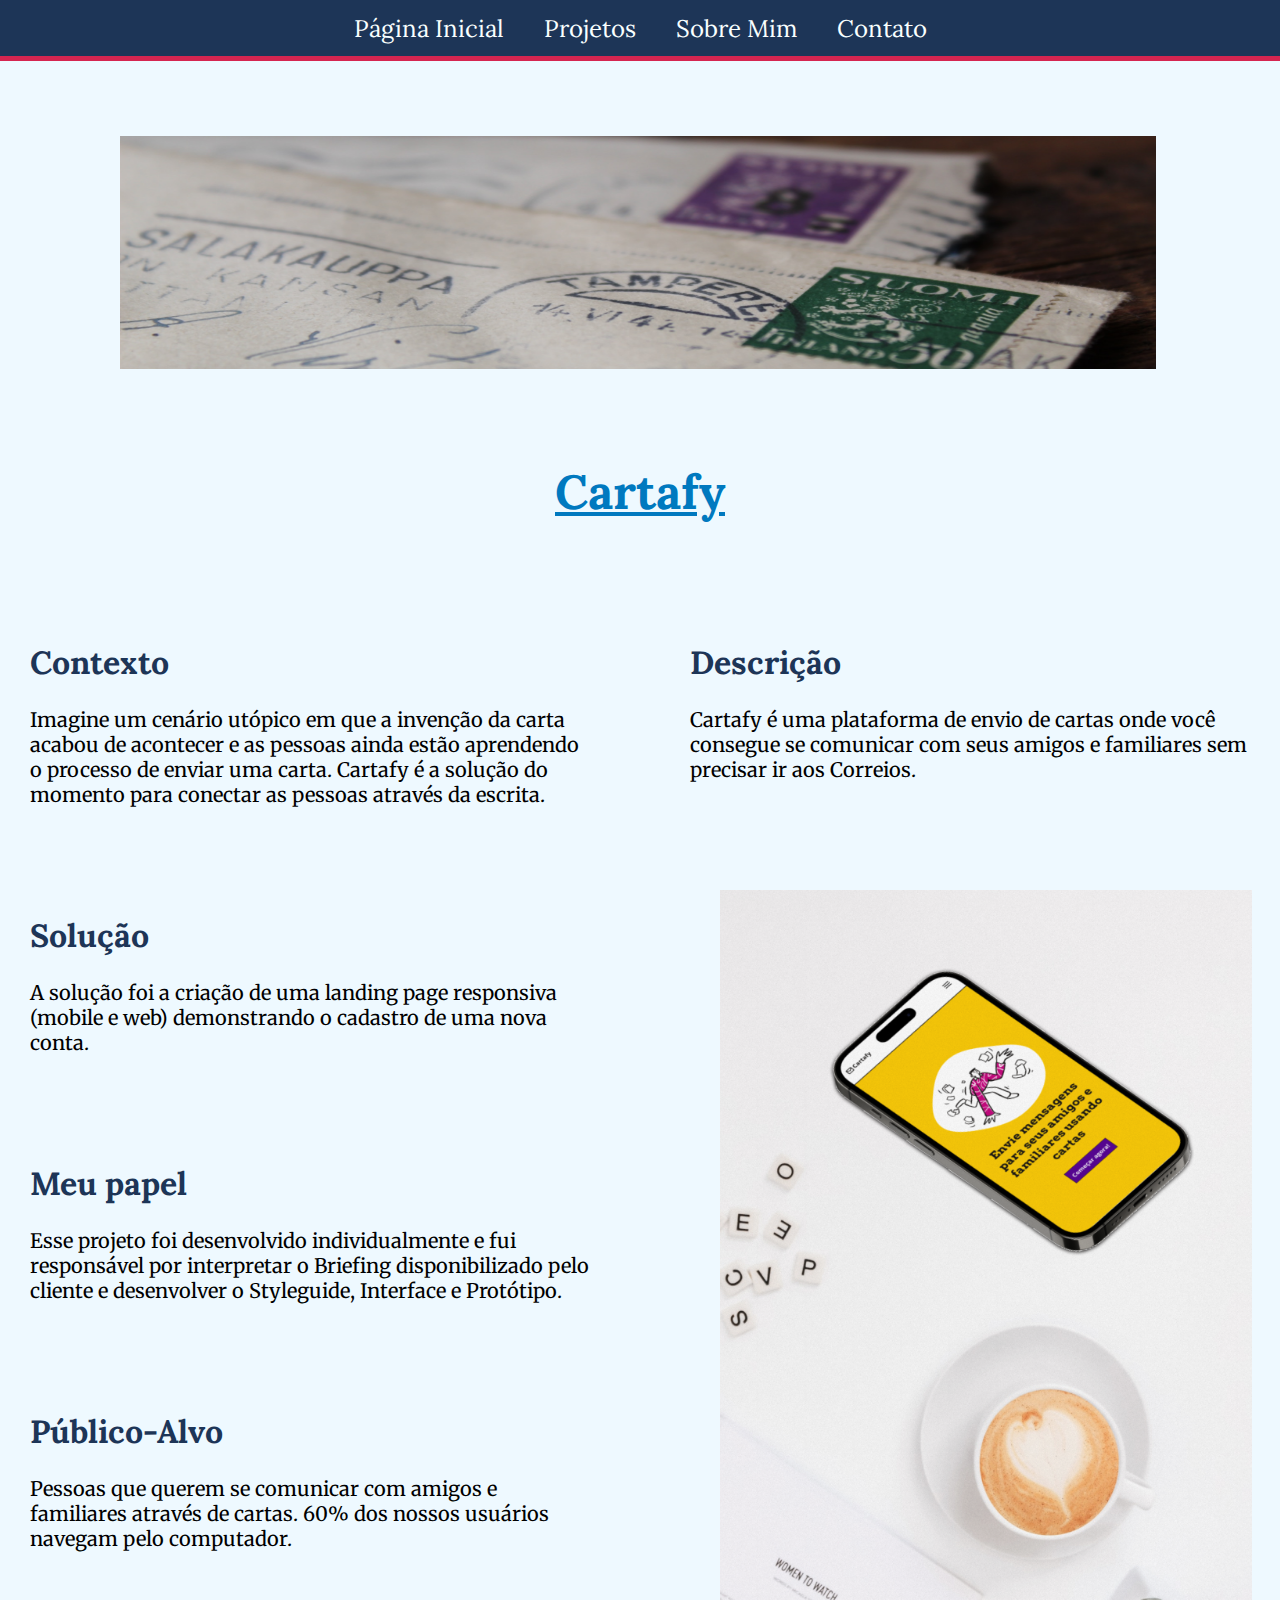
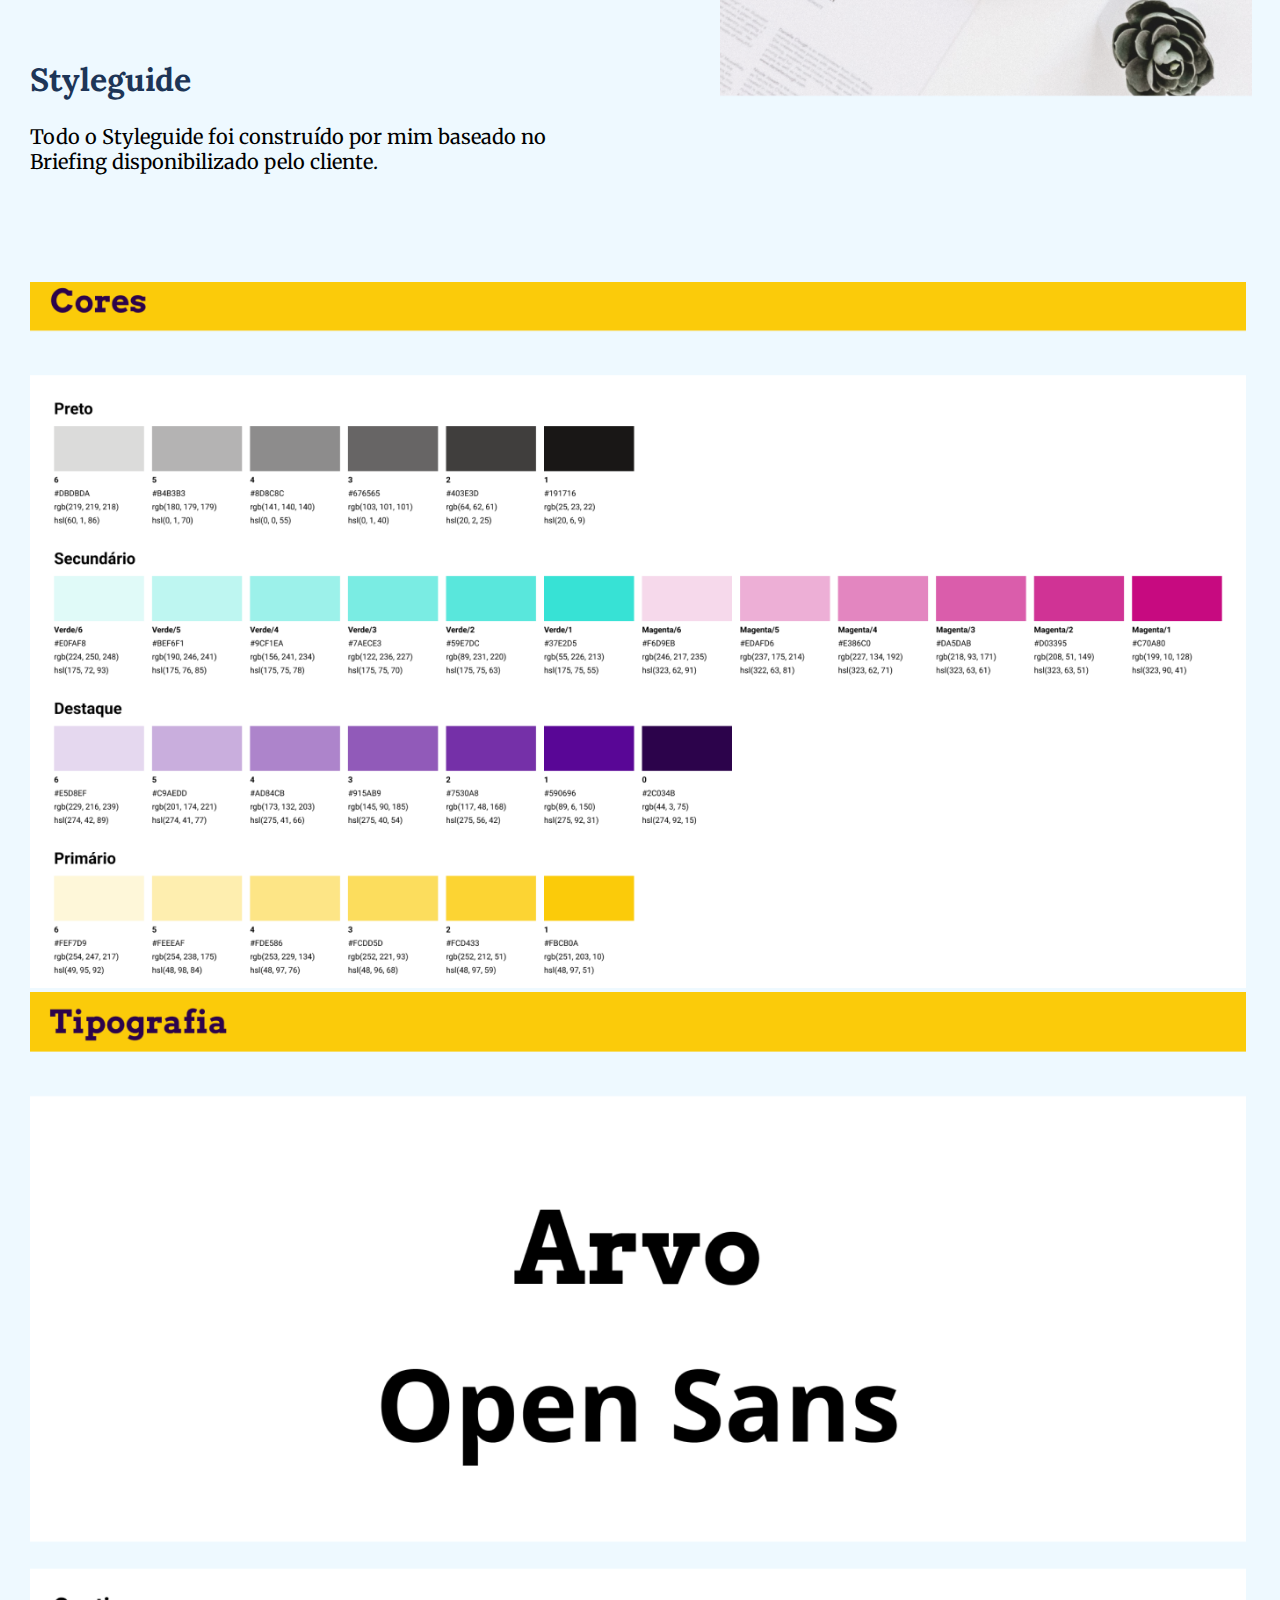
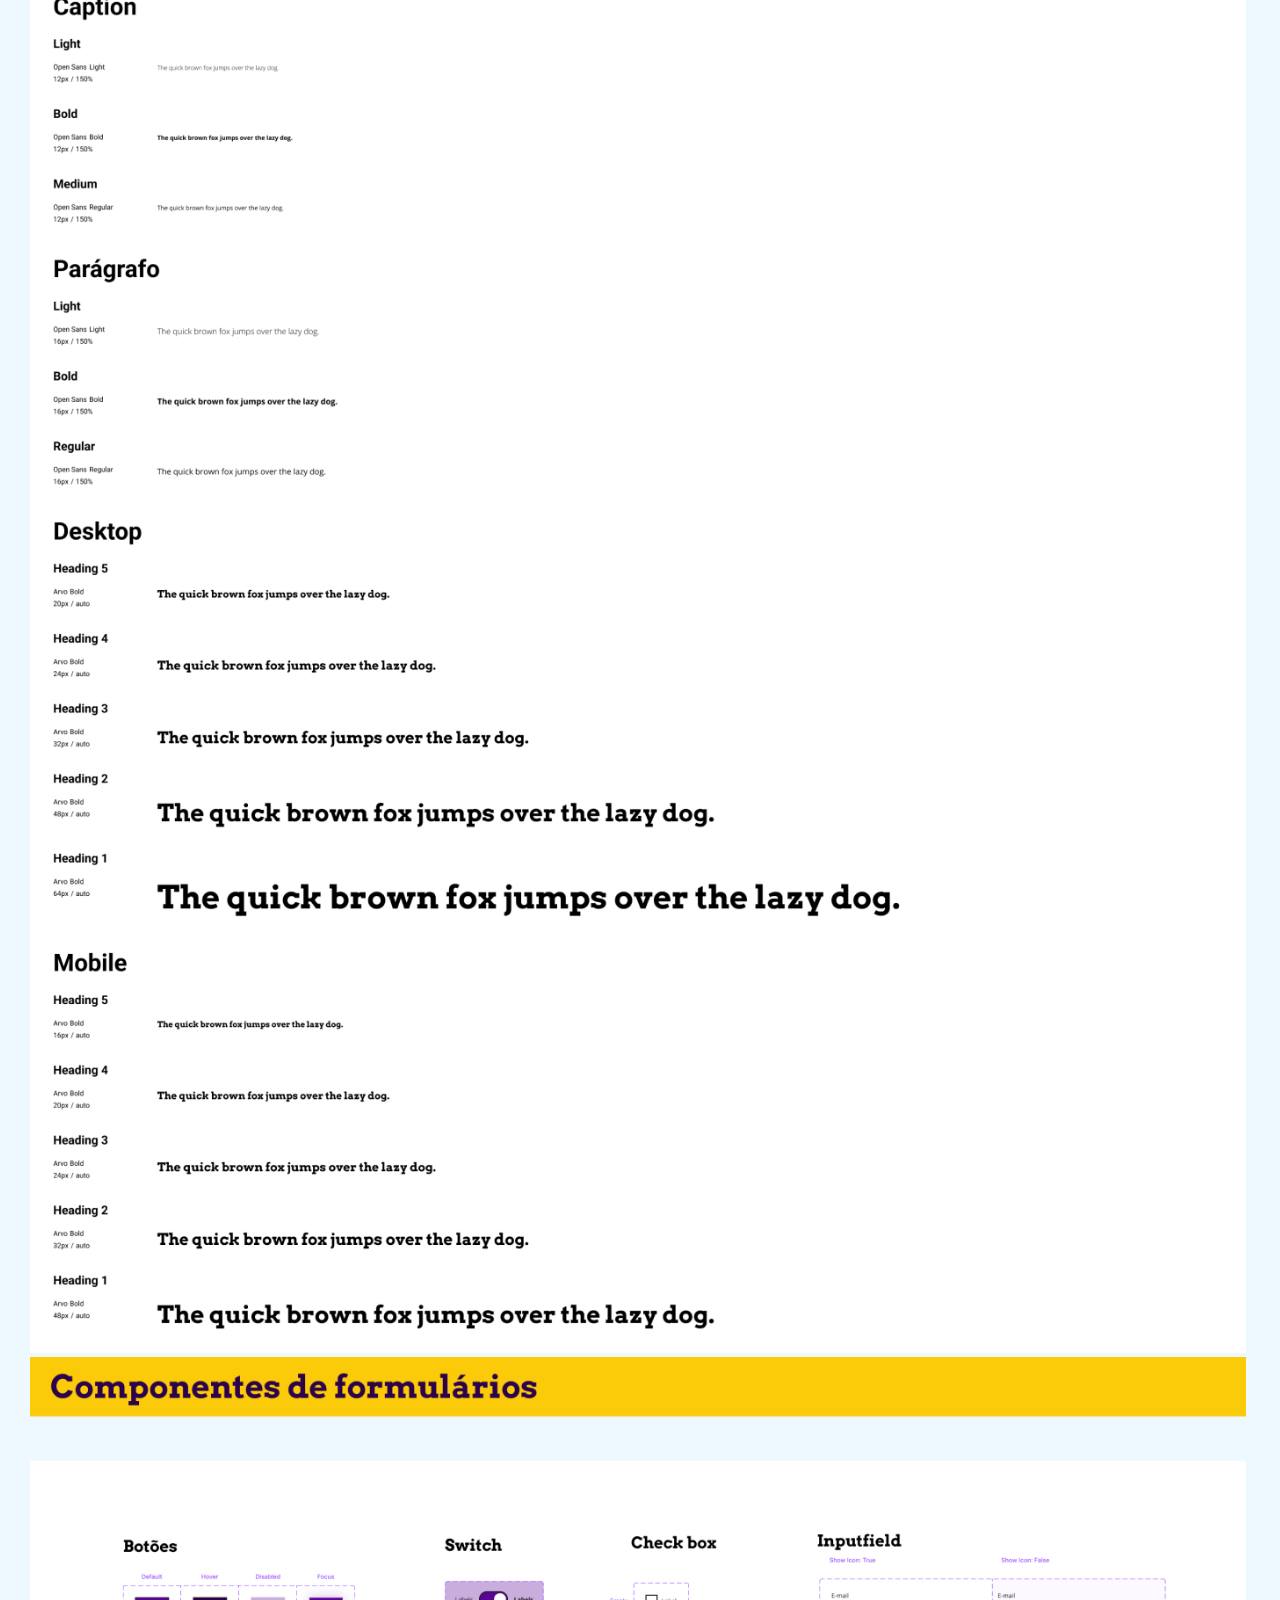
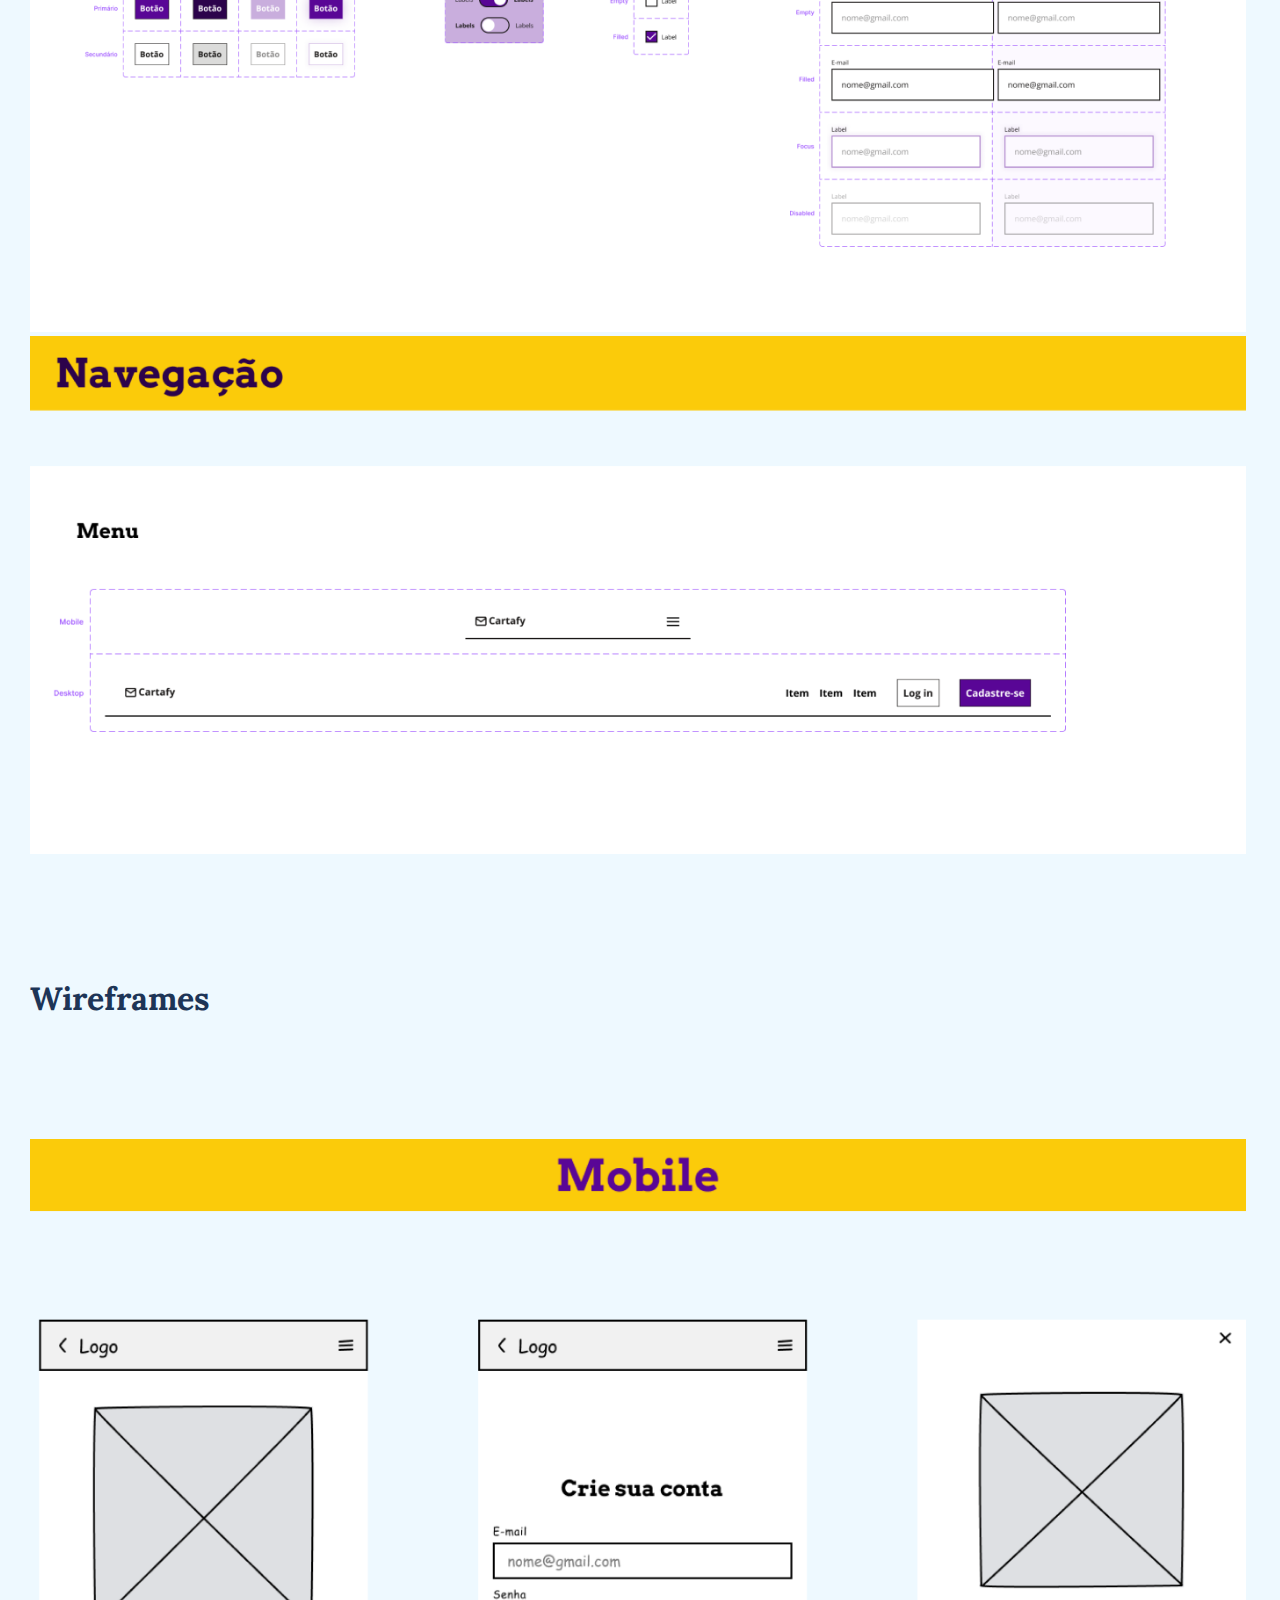
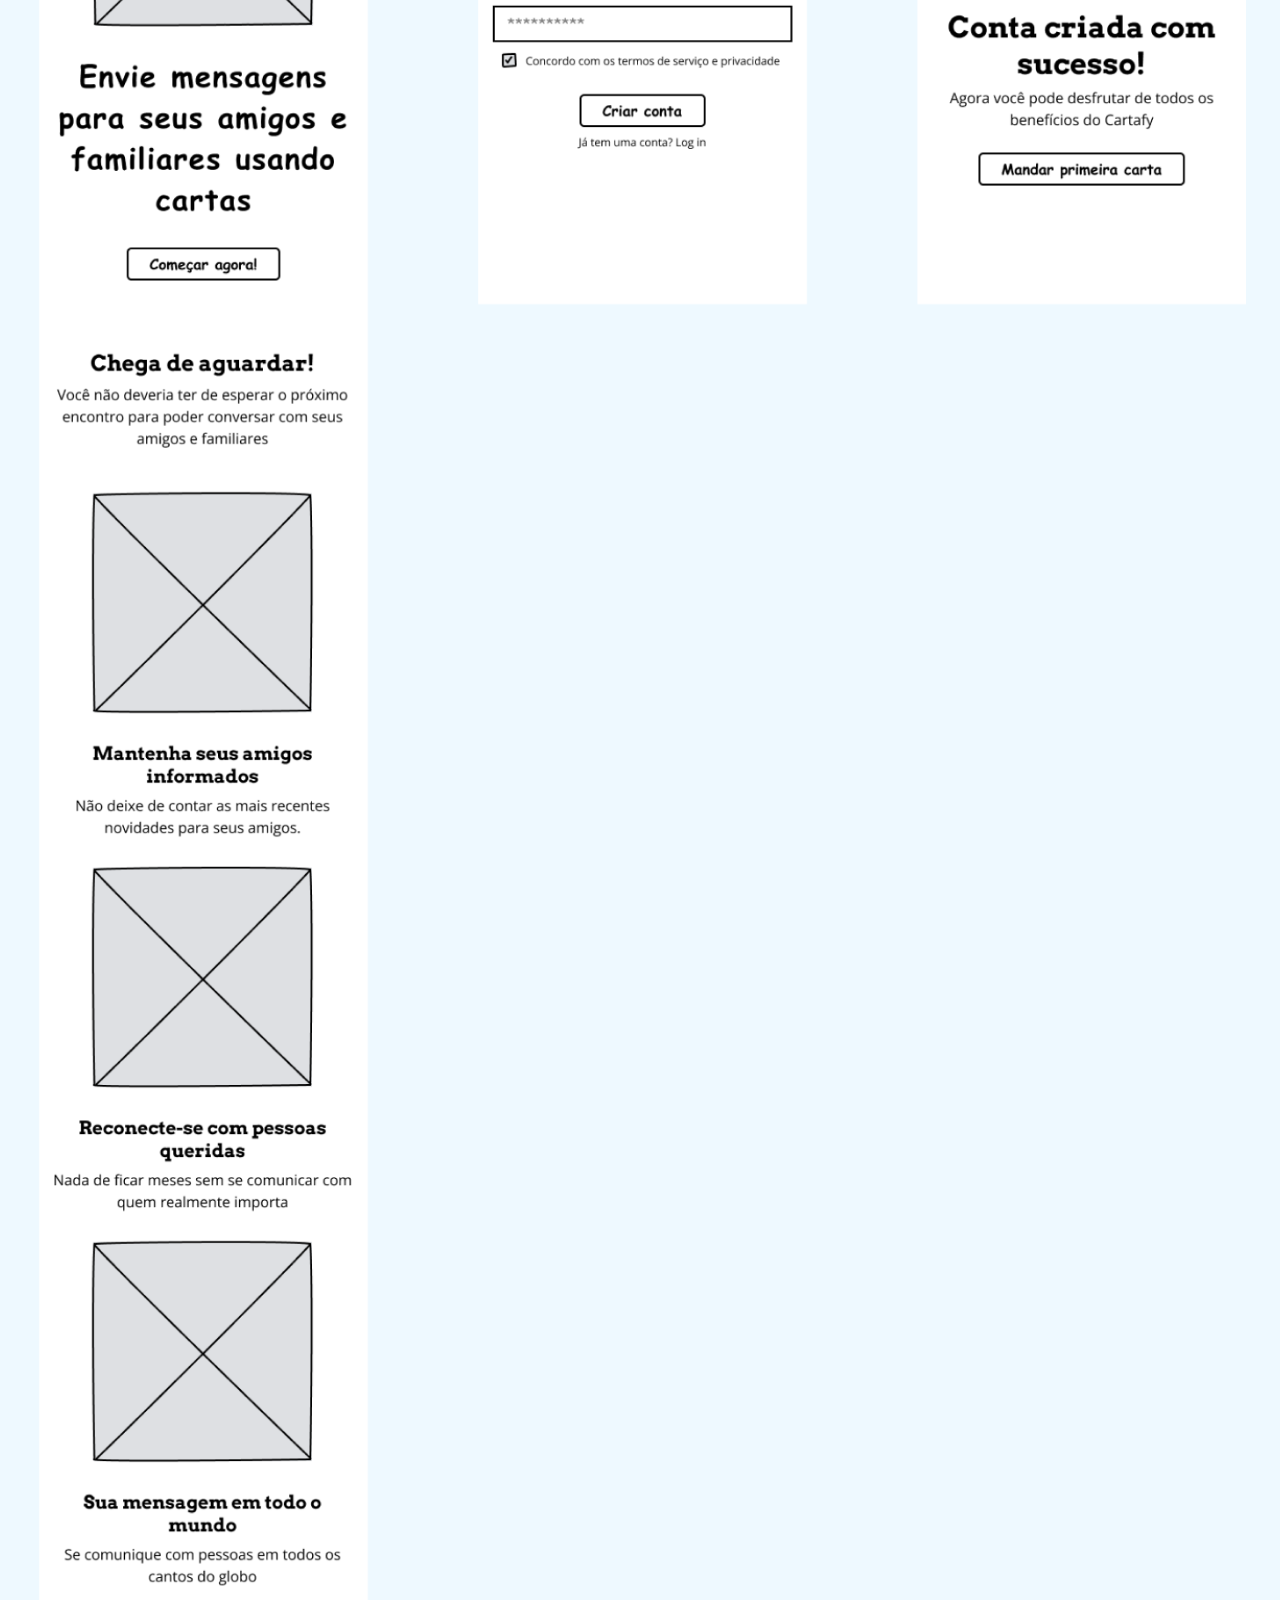
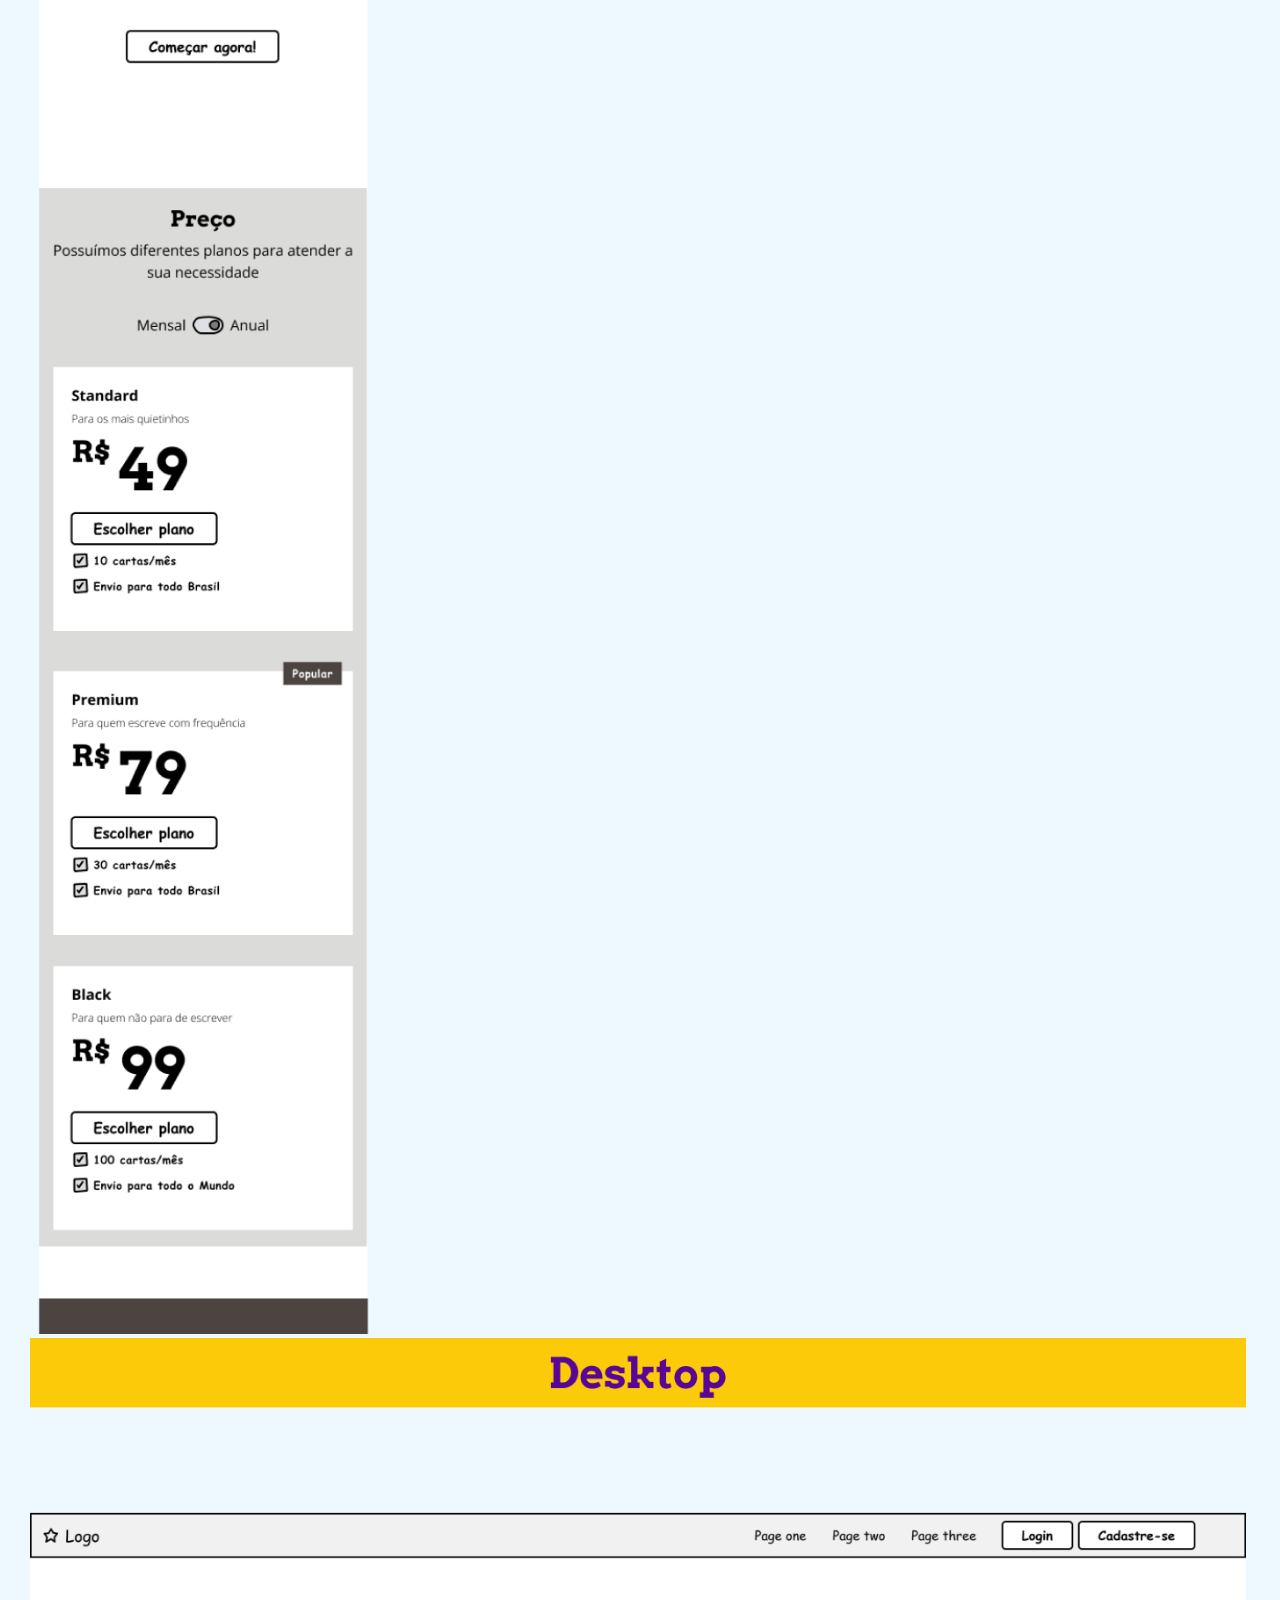
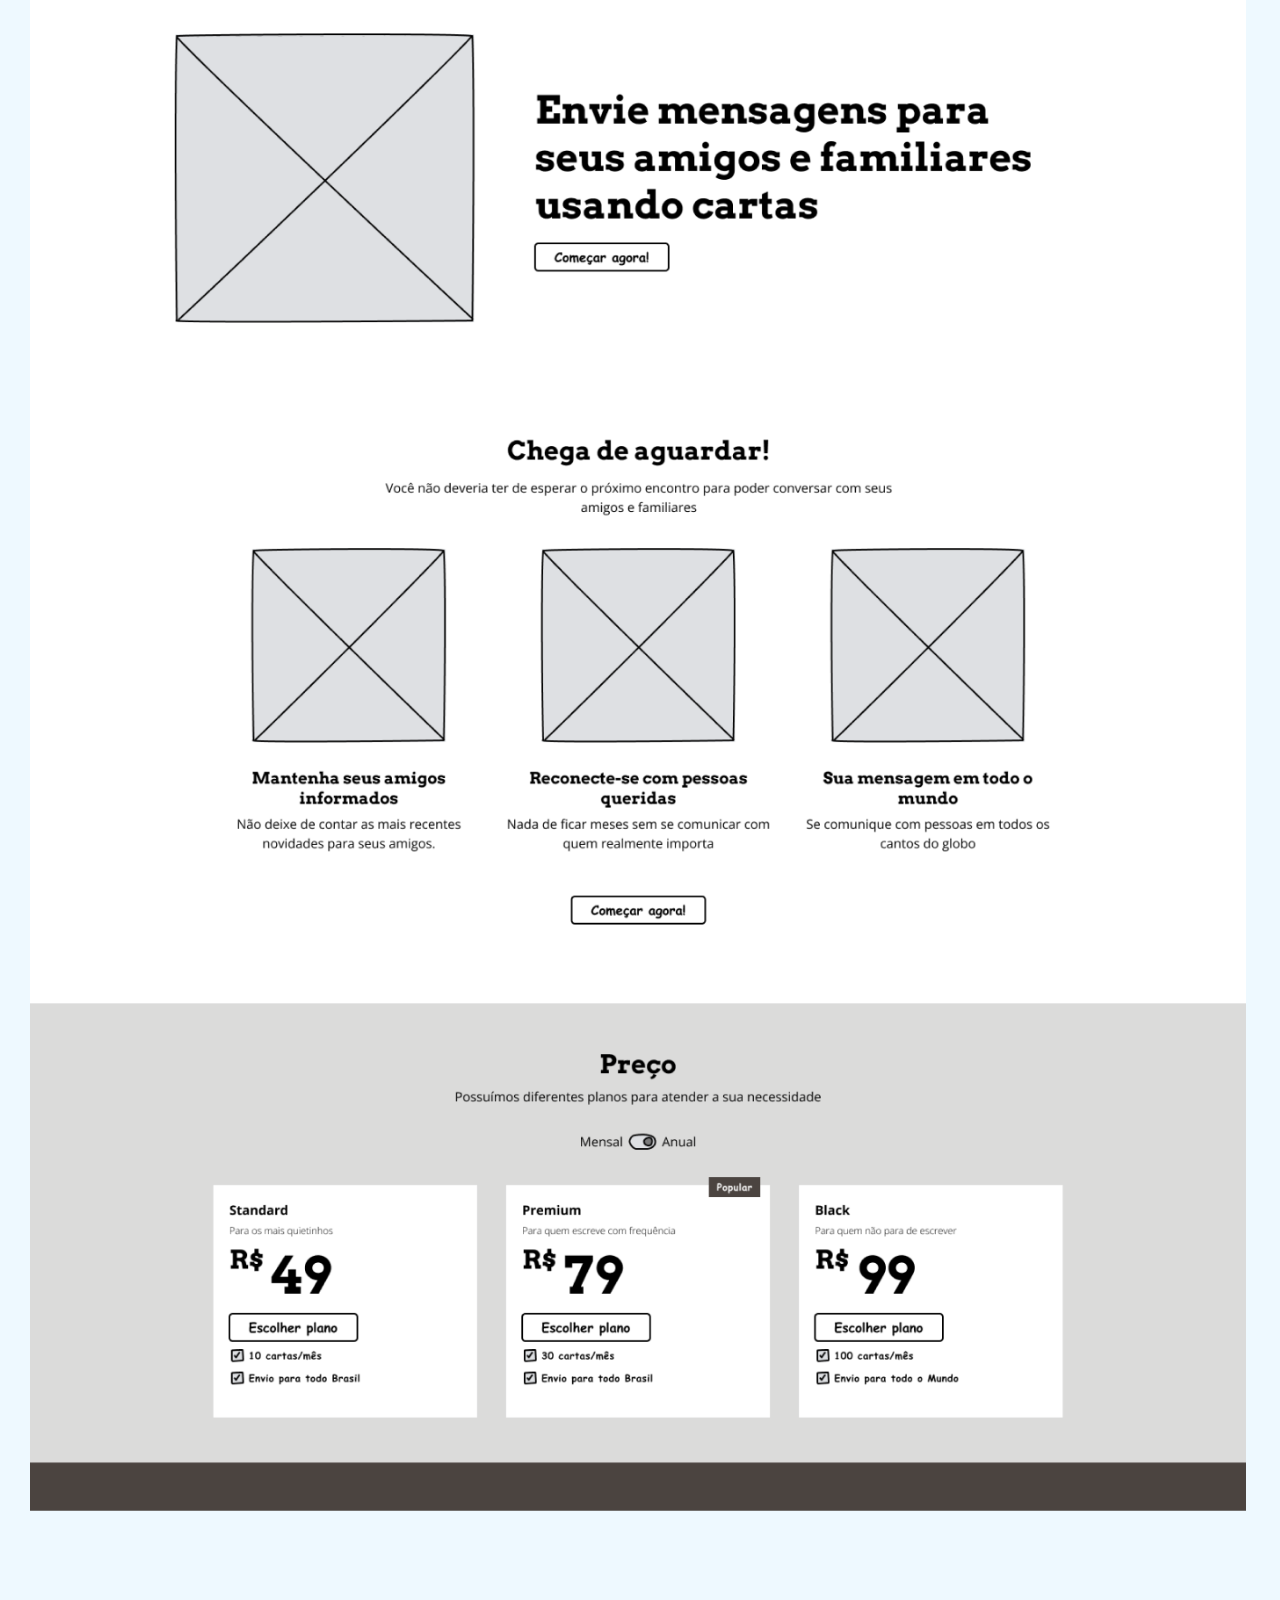
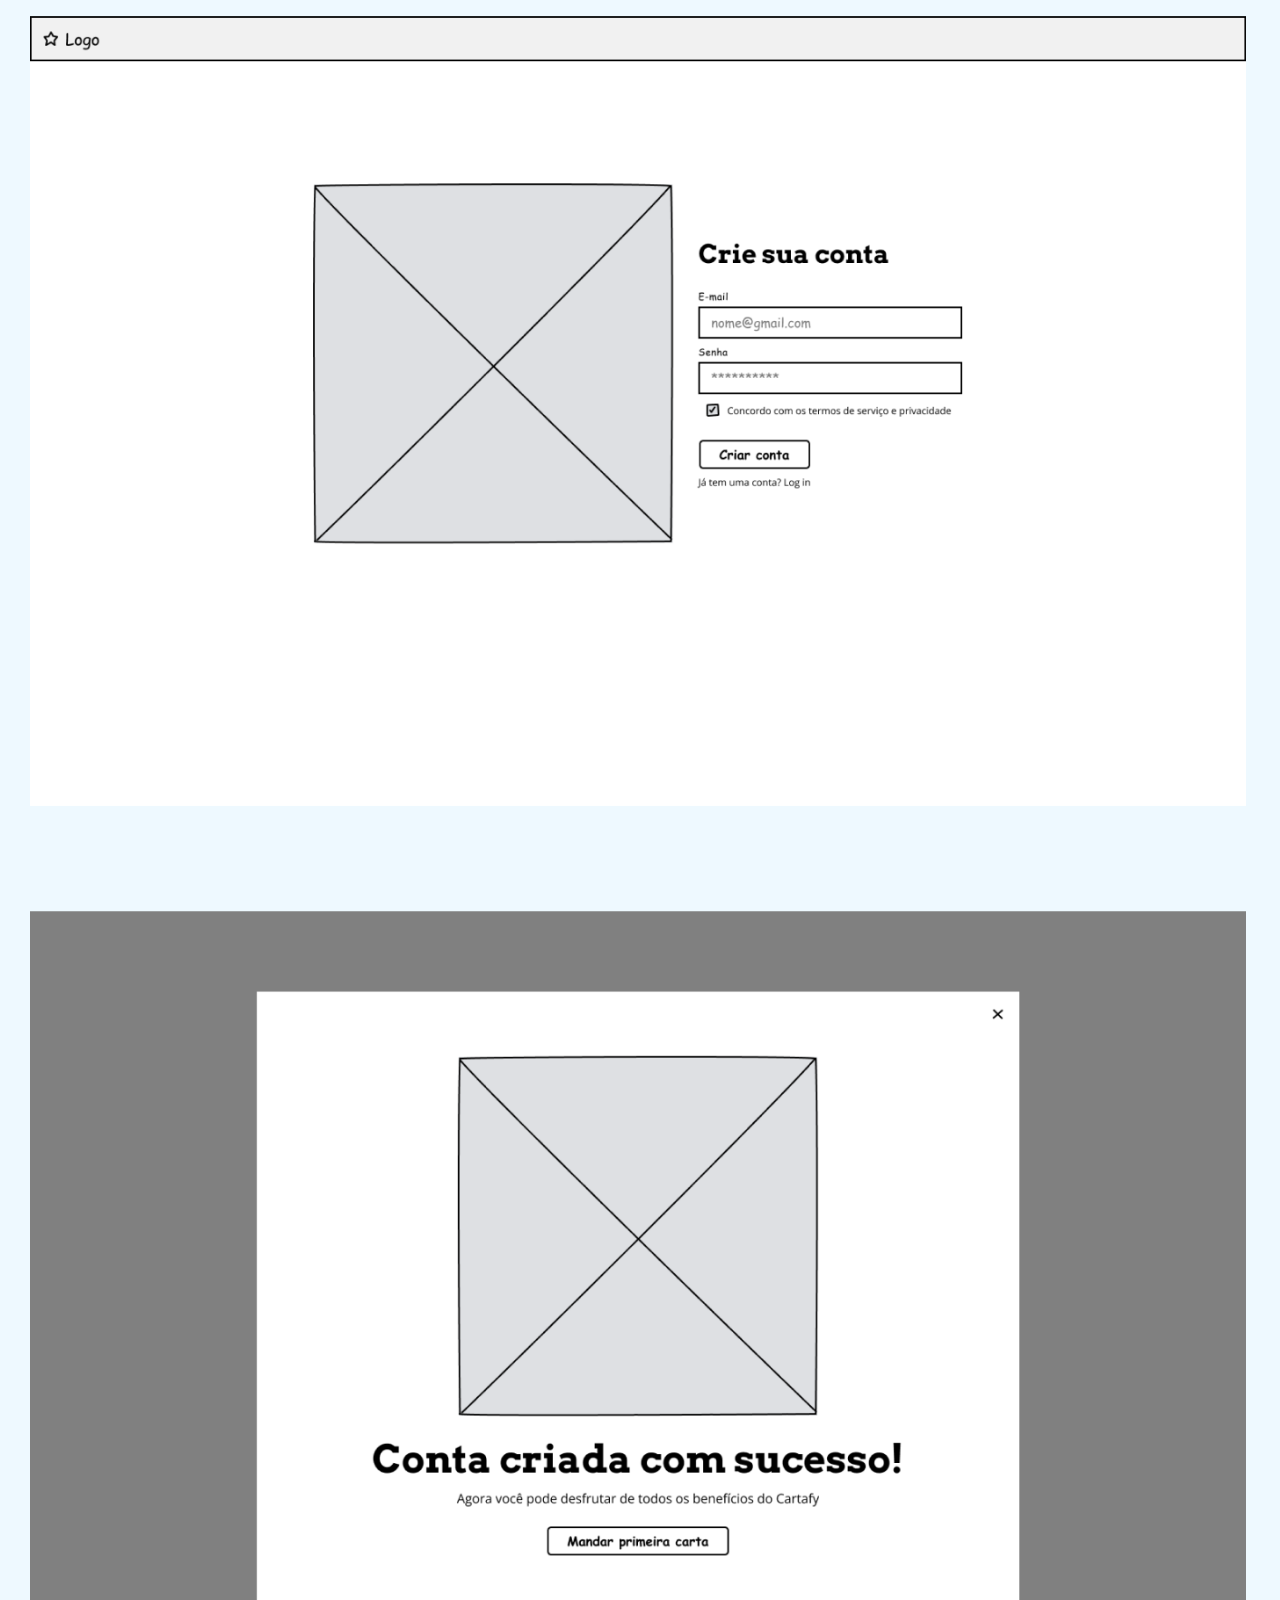
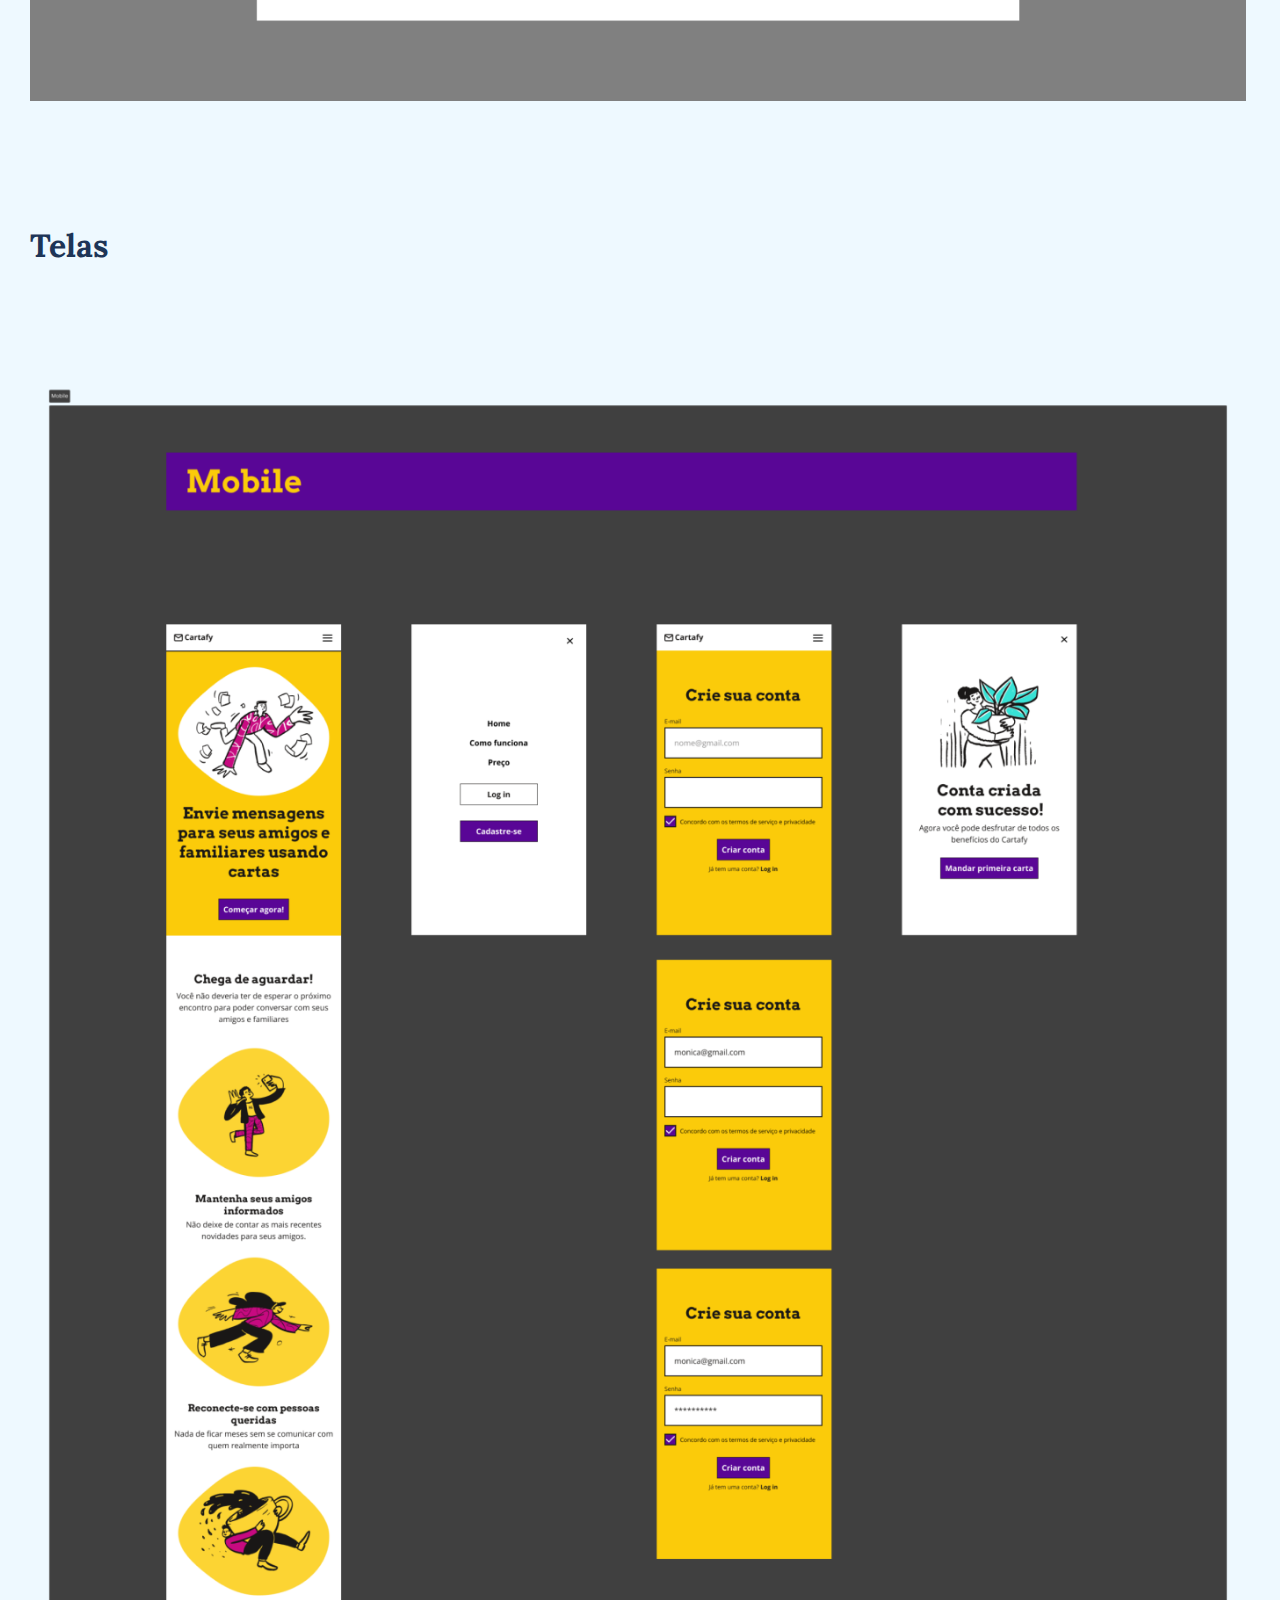
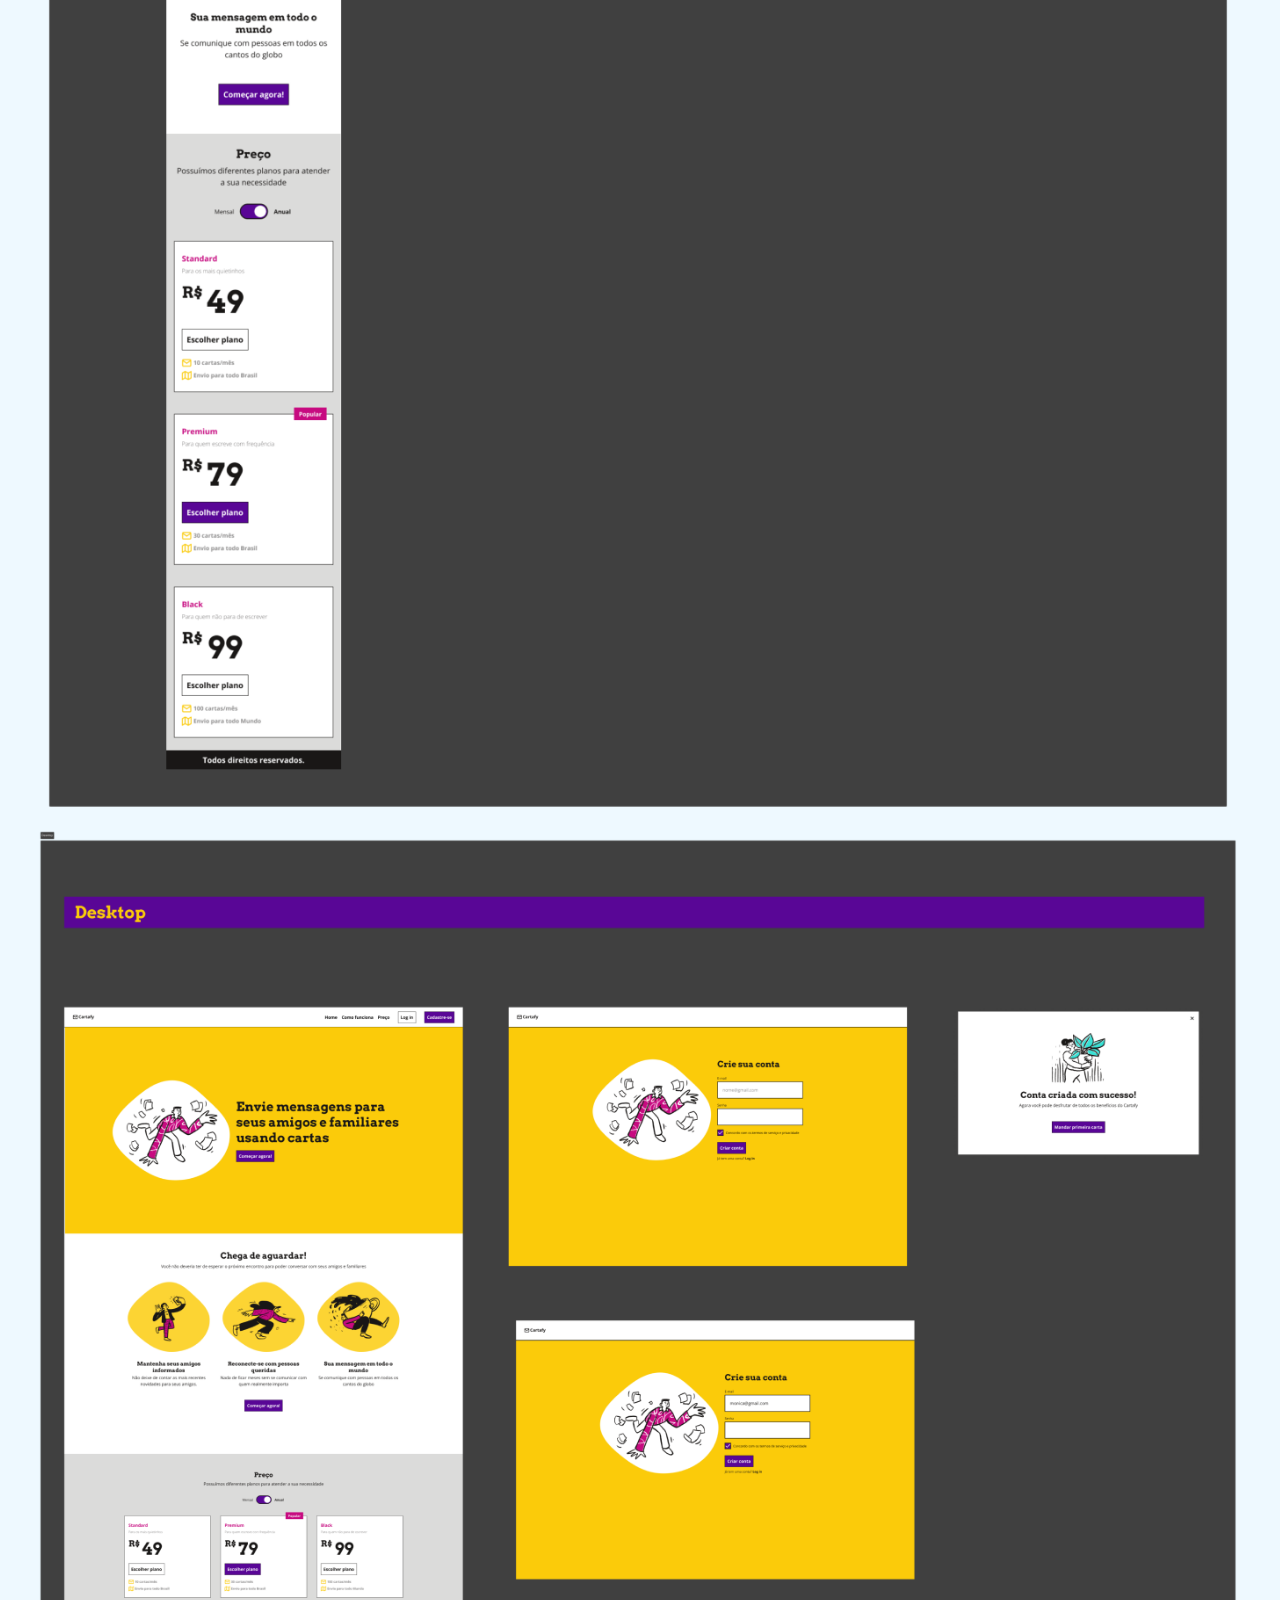
==== cartafy.html @ 3b8ec023 "paginas de projetos cor de papel e cartafy com as rotas de paginas" ====
<!DOCTYPE html>
<html lang="PT-br">
<head>
    <meta charset="UTF-8">
    <meta http-equiv="X-UA-Compatible" content="IE=edge">
    <meta name="viewport" content="width=device-width, initial-scale=1.0">

    <link rel="preconnect" href="https://fonts.googleapis.com">
    <link rel="preconnect" href="https://fonts.gstatic.com" crossorigin>
    <link href="https://fonts.googleapis.com/css2?family=Lora&family=Merriweather:wght@400;700&display=swap" rel="stylesheet">
    <link rel="stylesheet" href="./assets/css/style.css">

    <title>Monica Magalhães</title>
</head>
<body>
    <header>
        <nav>
            <ul class="header">
                <li><a href="index.html">Página Inicial</a></li>
                <li><a href="projects.html">Projetos</a></li>
                <li><a href="about.html">Sobre Mim</a></li>
                <li><a href="contact.html">Contato</a></li>
            </ul>
        </nav>
    </header>

    <main>
        <div class="contentCartafy" >
            <img class="coverCartafy" src="./assets/img/capa_cartafy.png" alt="capa cartafy " />
            <h2 class="titleProject" >Cartafy</h2>
            <div class="summaryCartafy">
                <div>
                    <h3>Contexto</h3>
                    <p>Imagine um cenário utópico em que a invenção da carta acabou de acontecer e as pessoas ainda estão aprendendo o processo de enviar uma carta. Cartafy é a solução do momento para conectar as pessoas através da escrita.</p>

                    <h3>Solução</h3>
                    <p>A solução foi a criação de uma landing page responsiva (mobile e web) demonstrando o cadastro de uma nova conta.</p>

                    <h3>Meu papel</h3>
                    <p>Esse projeto foi desenvolvido individualmente e fui responsável por interpretar o Briefing disponibilizado pelo cliente e desenvolver o Styleguide, Interface e Protótipo.</p>

                    <h3>Público-Alvo</h3>
                    <p>Pessoas que querem se comunicar com amigos e familiares através de cartas. 60% dos nossos usuários navegam pelo computador.</p>

                    <h3>Styleguide</h3>
                    <p>Todo o Styleguide foi construído por mim baseado no Briefing disponibilizado pelo cliente.</p>
                </div>
            
                <div>
                    <h3>Descrição</h3>
                    <p>Cartafy é uma plataforma de envio de cartas onde você consegue se comunicar com seus amigos e familiares sem precisar ir aos Correios.</p>

                    <img src="./assets/img/cartafy_cartafy.png" alt="foto cartafy" />
                </div>
            </div>

            <img src="./assets/img/cores_cartafy.png" alt="" />
            <img src="./assets/img/tipografia_cartafy.png" alt="" />
            <img src="./assets/img/componentes_cartafy.png" alt="" />
            <img src="./assets/img/navegacao.png" alt="" />

            <div class="spacingCartafy">
                <h3>Wireframes</h3>
                <img src="./assets/img/wireframe_mobile.png" alt="" />
                <img src="./assets/img/wireframe_desktop.png" alt="" />
            </div>

            <div class="spacingCartafy">
                <h3>Telas</h3>
                <img src="./assets/img/mobile_cartafy.png" alt="" />
                <img src="./assets/img/desktop.png" alt="" />
            </div>

            <div class="spacingCartafy">
                <h3>Protótipos</h3>
                <h4>Mobile</h4>
                <!-- iframe -->
                <h4>Desktop</h4>
                <!-- iframe -->
            </div>

            <div class="spacingCartafy">
                <h3>Hand-off</h3>
                <img src="/assets/img/group331.png" alt="" />
                <img src="./assets/img/group341.png" alt="" />
            </div>

            <div class="generation">
                <h3>Aprendizados</h3>
                <p>Com esse projeto puder adquirir mais fluência na ferramenta Figma principalmente na criação de componentes e suas propriedades.</p>
            </div>

        </div>            

    </main>

    <footer>
        <h5 class="footer">Mônica Magalhães - UX Designer <span><a href="https://www.linkedin.com/in/franciane-pires/" target="_blank">Franciane Pires - Desenvolvedora</a> </span> <span>© 2023 - Todos os direitos reservados.</span></h5>
        
    </footer>
    <script src="./assets/js/script.js"></script>
</body>
</html>
---- assets/css/style.css ----
* { 
    padding: 0;
    margin: 0;
    box-sizing: border-box;
    font-family: 'Lora', serif;
}

:root {
    --dark-blue: #1D3557; 
    --medium-blue:#0079BF;
    --ligth-blue: #EEF9FF;
    --ice: #F9FFFF;
    --red: #D52550;
    --dark-red: #6A1328;
    --grey-blue: #B5BDC8;
    --black-blue: #0A121D;
    --grey: rgba(0, 0, 0, 0.5);
}

// tamanho da font desktop
h1 { 
    font-size: 64px;
    font-family: 'Lora', serif;
}

h2 {
    font-size: 48px;
    font-family: 'Lora', serif;
    color: var(--medium-blue);
}

h3 {
    font-size: 32px;
    font-family: 'Lora', serif;
}

a, h4 {
    font-size: 24px;
    font-family: 'Lora', serif;
}

h5 {
    font-size: 20px;
    font-family: 'Lora', serif;
}

li, p { 
    font-size: 20px;
    font-family: 'Merriweather', serif;
}


.header {     
    width: 100%;
    height: 60px;
    background-color: var(--dark-blue);
    padding-bottom: 5px var(--red);
    display: flex;
    align-items: center;
    justify-content: center;
    padding: 28px;
    gap: 40px;
    list-style: none;   
    position: fixed;
    top: 0;
}

nav ul li a {
    list-style: none;
    text-decoration: none;
    color: var(--ice);
}


ul {
    border-bottom: var(--red) 5px solid;
}

main { 
    background-color: var(--ligth-blue);
}

.cover { 
    width: 100%;
    height: 342px;
    object-fit: cover;
    margin-top: 136px;
}

.presentation h1 {
    color: var(--black-blue);
    display: flex;
    justify-content: center;
    margin-top: 64px;
    margin-bottom: 40px;
    font-size: 64px;
}

.presentation h2 {
    color: var(--dark-blue);
    display: flex;
    justify-content: center;
}

.title {
    display: flex;
    justify-content: center;
    text-decoration: underline;
    margin-bottom: 56px;
    padding-top: 120px;
}

.project {
    display: flex;
    width: 90%;
    background-color: var(--ice); 
    margin: 48px 68px;
}

.project-photo {
    width: 415px;
    height: 486px;
}

.content {
    display: flex;
    flex-direction: column;
    gap: 56px;
    justify-content: center;
    margin-left: 40px;
    font-family: 'Merriweather', serif;
}

.content, h3 {
    font-family: 'Lora', serif;
}

button {
    width: 150px;
    height: 50px;
    font-family: 'Merriweather', serif;
    font-size: 20px;
    font-weight: bold;
    border: none;
    border-radius: 10px;
    background-color: var(--red);
    color: var(--ice);
    cursor: pointer;
}


#about {
    display: flex;
    flex-direction: column;
    justify-content: center;
    align-items: center;
    text-decoration: underline;
    padding-top: 112px;
    width: 100%;
}

.monica-photo {
    width: 420px;
    height: 496px;
}

.content-about {
    display: flex;
    background-color: var(--ice); 
    align-items: center;
    gap: 20px;
    margin: 72px 72px 0; 
}

.content-about, p {
    padding-bottom: 20px;

}

#contact { 
    display: flex;
    justify-content: center;
    text-decoration: underline;
    padding-top: 120px;
}

.logo {
    display: flex;
    justify-content: center;
    gap: 208px;
    padding-bottom: 132px;
    list-style: none;
    margin-top: 64px;
    padding-bottom: 30%
}

.footer {
    display: flex;
    justify-content: space-around;
    align-items: center;
    width: 100%;
    height: 60px;
    padding-top: 20px;
    background-color: var(--dark-blue);
    color: var(--ice);
    border-top: 5px var(--red);
}

.footer a { 
    text-decoration: none;
    color: var(--ice);
}

.modal {
    position: fixed;
    padding: 0;
    top: 0;
    width: 100%;
    height: 100%;
    display: flex;
    align-items: center;
    justify-content: center;
    background-color: var(--grey);
    transform: scale(1.1);
    opacity: 0;
    visibility: hidden;
    transition: visibility 0.25s ease-in-out, transform 0.25s ease-in-out opacity 2.25s ease-in-out; 
}

.modal-content {
    background-color: var(--ice);
    padding: 16px 24px;
    width: 844px;
    height: 365px;
    border-radius: 8px;
}

.close { 
    float: right;
    width: 32px;
    height: 32px;
    cursor: pointer;
    background-color: var(--ligth-blue);
    text-align: center;
    line-height: 32px;
    font-size: 38px;
    border-radius: 50px;
}


.showModal {
    opacity: 1;
    visibility: visible;
    transform: scale(1.0);
}

.e-mail { 
    width: 400px;
    border: none;
    font-size: 32px;
    font-weight: bold;
    margin-left: 200px;
    margin-top: 107px;
    color: var(--black-blue);
    background-color: var(--ice);
}

.copy { 
    margin: 34px 300px;
}


//pagina cor de papel

.contentCorDePapel { 
    margin: 0 64px;
}

.coverProject { 
    width: 100%;
    height: 369px;
    padding: 136px 120px 0 120px;
}

.titleProject {
    display: flex;
    justify-content: center;
    text-decoration: underline;
    margin-top: 88px;
}

.summary {
    display: flex;
    gap: 110px;
    margin: 120px 30px 0;
}

.summary img {
    width: 580px;
}

.summary h3 {
    color: var(--dark-blue);
    margin-bottom: 42px;
}

.summary p { 
    color: var(--black-blue)
}

.summary h4 {
    color: var(--dark-blue);
    margin-bottom: 42px;
}

.summary h5 span {
    color: var(--medium-blue);
}

.summary ul {
    margin-left: 22px;
}

.challenge {
    display: flex;
    gap: 130px;
    margin: 120px 30px 0;
}

.challenge div {
    width: 587px;
}

.challenge div div {
    gap: 70px;
}

.challenge h3 {
    color: var(--dark-blue);
    margin-bottom: 42px;
}

.challenge h4 span {
    color: var(--medium-blue);
}

.challenge p { 
    color: var(--black-blue)
}

.spacing {
    margin-top: 70px
}

.color {
    border: 0.1px solid red;
    margin: 120px 30px;
}

.list { 
    border: none;
}

.map {
    width: 95%;
    margin: 120px 30px 30px;
}

.generation {
    width: 587px;
    padding: 120px 30px;
}

.generation h3 {
    color: var(--dark-blue);
    margin-bottom: 24px;
}

.generation h4 {
    color: var(--dark-blue);
    margin-bottom: 24px;
}

.generationImage {
    width: 961px;
    height: 406px;
    margin: 120px 150px 0 150px ;
}


.groupIdeation {
    width: 1146px;
    height: 416px;
    margin: 120px 75px;
}

.ideation {
    width: 969px;
    height: 727px;
    margin: 0 150px 0 150px
}

.prototyping {
    width: 970px;
    height: 502px;
    margin: 120px 150px 120px 150px ;
}

.wireframe {
    width: 969px;
    height: 726px;
    margin: 120px 150px 0 150px ;
}

.flow {
    width: 969px;
    height: 1353px;
    margin: 120px 150px 0 150px ;
}

.colorsComponent {
    width: 1144px;
    height: 616px;
    margin: 120px 80px 0 80px ;
}

.typographyComponent {
    width: 1144px;
    height: 1487px;
    margin: 120px 80px 0 80px;
}


.component {
    width: 1144px;
    height: 1429px;
    margin: 120px 80px 0 80px;
}

//projeto carfafy 
.contentCartafy { 
    margin: 0 30px;
}

.contentCartafy img {
    width: 95%;
    margin: 0px 30px 0 30px ;
}

.summaryCartafy {
    display: flex;
    gap: 100px;
    margin: 120px 30px 0;
}

.summaryCartafy div {
    width: 587px;
}

.summaryCartafy h3 {
    color: var(--dark-blue);
    margin-bottom: 24px
}

.summaryCartafy p {
    margin-bottom: 88px
}

.spacingCartafy h3, h4 {
    margin: 120px 30px 120px 30px;
    color: var(--dark-blue);
}

.coverCartafy { 
    width: 100%;
    height: 369px;
    padding: 136px 90px 0 90px;

}


// tamanho da font mobile
@media (max-width: 768px) { 
    h1 { 
        font-size: 64px;
        font-family: 'Lora', serif;
    }
    
    h2 {
        font-size: 32px;
        font-family: 'Lora', serif;
    }
    
    h3 {
        font-size: 24px;
        font-family: 'Lora', serif;
    }
    
    a, h4 {
        font-size: 20px;
        font-family: 'Lora', serif;
    }
    
    h5 {
        font-size: 16px;
        font-family: 'Lora', serif;
    } 

    p { 
        font-size: 16px;
        font-family: 'Merriweather', serif;
    }



    .project {
        flex-direction: column;
    }
}
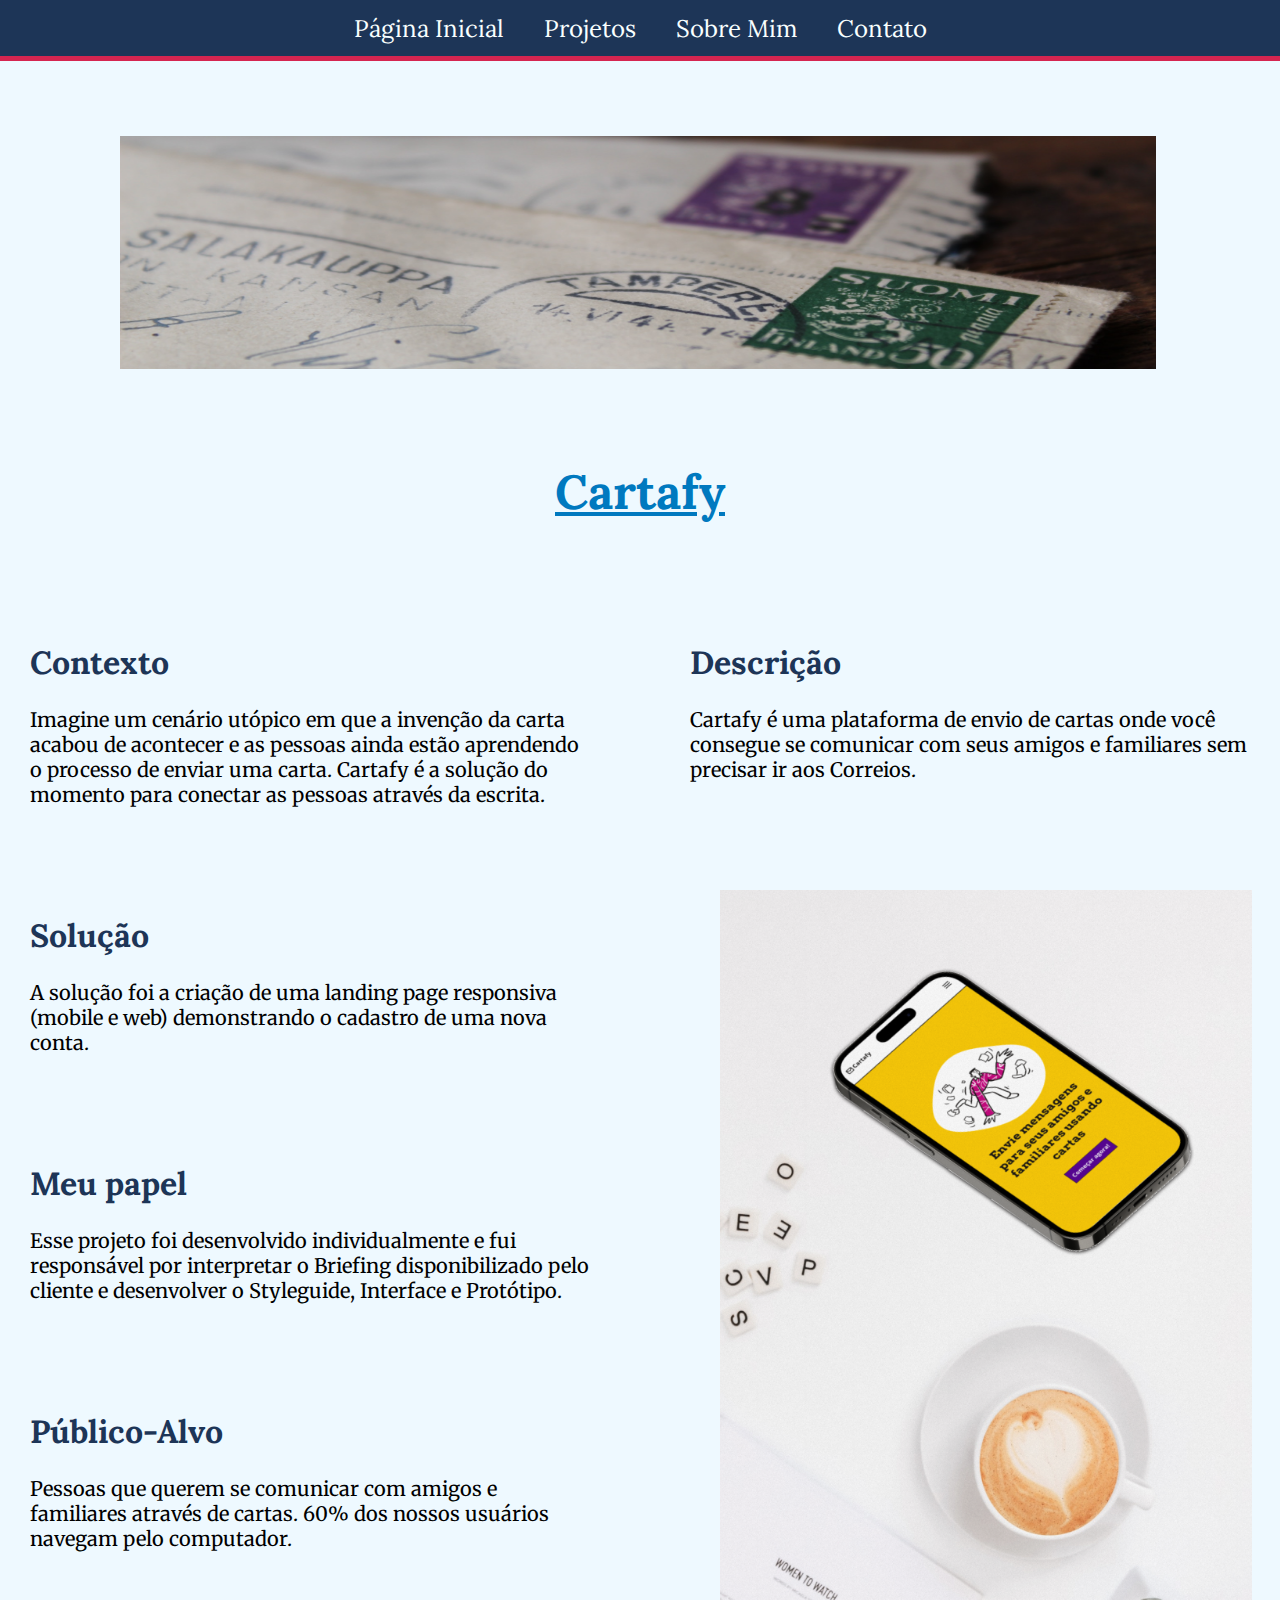
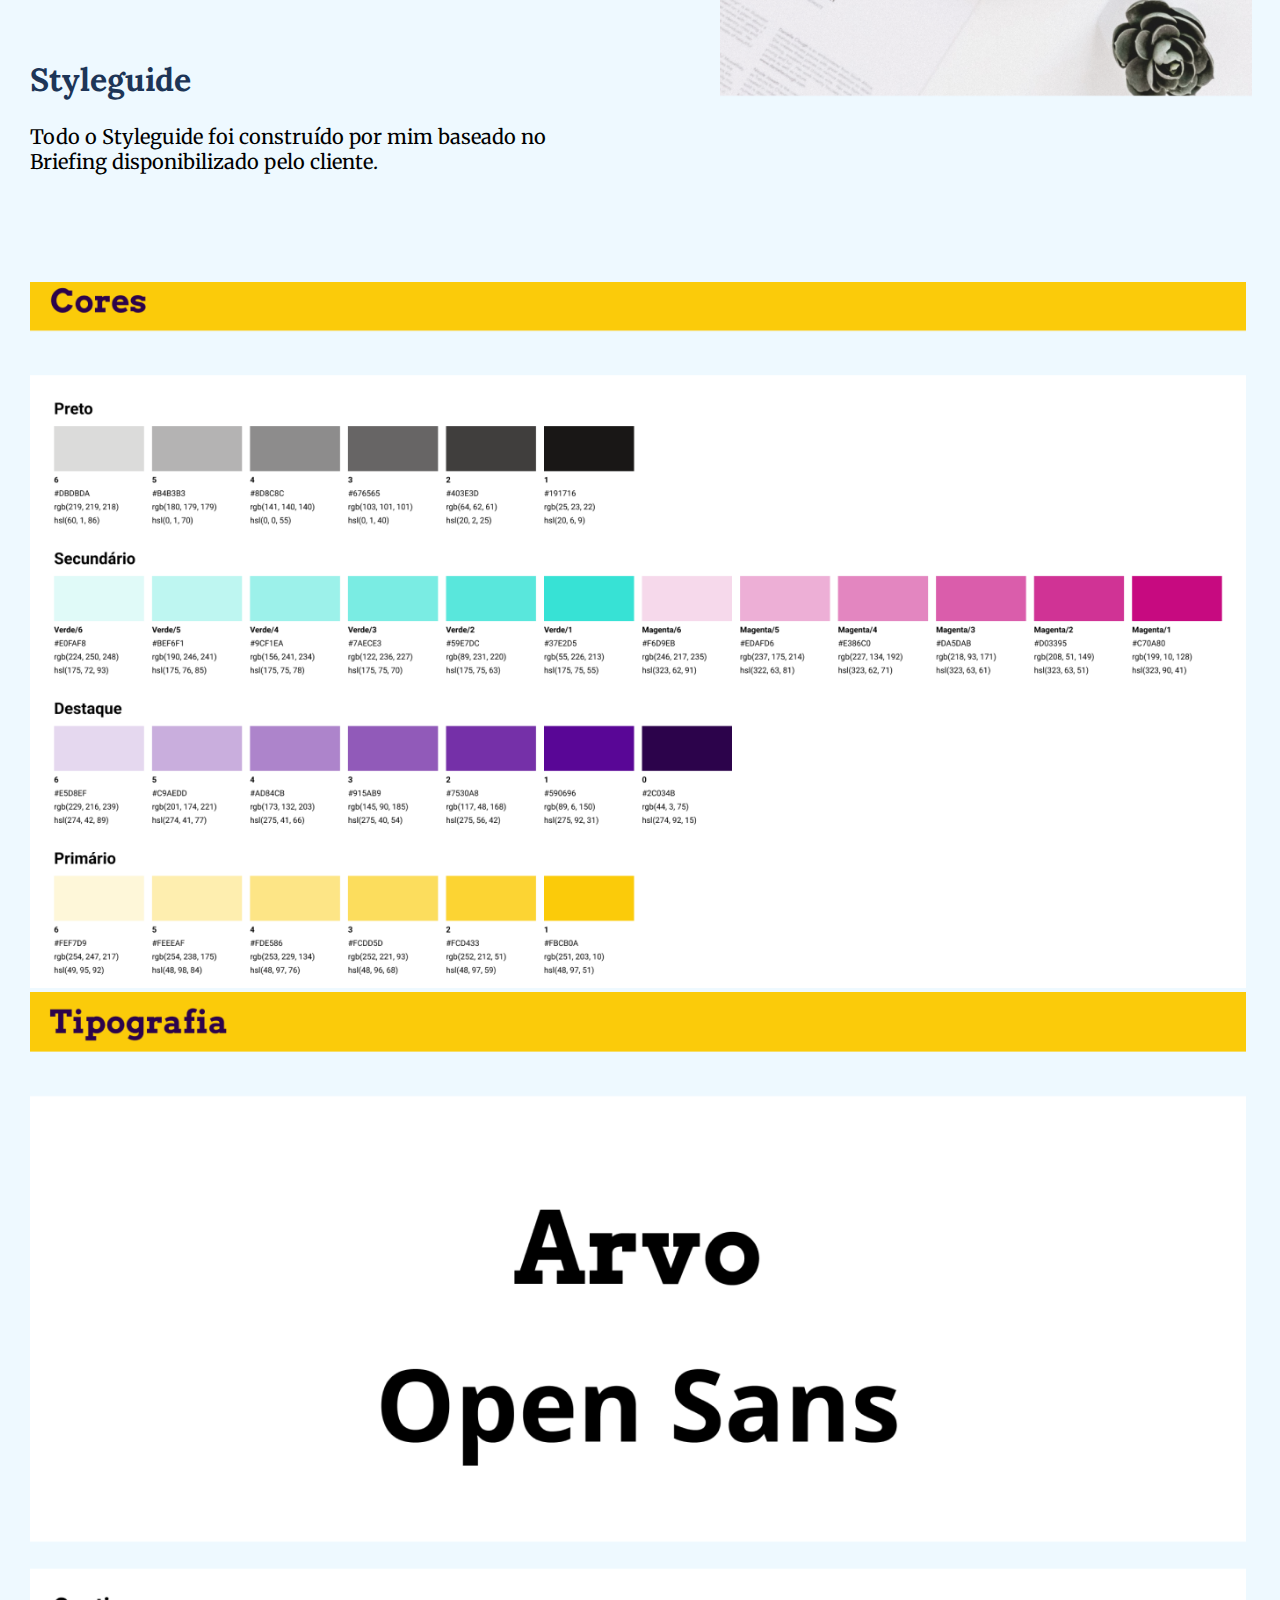
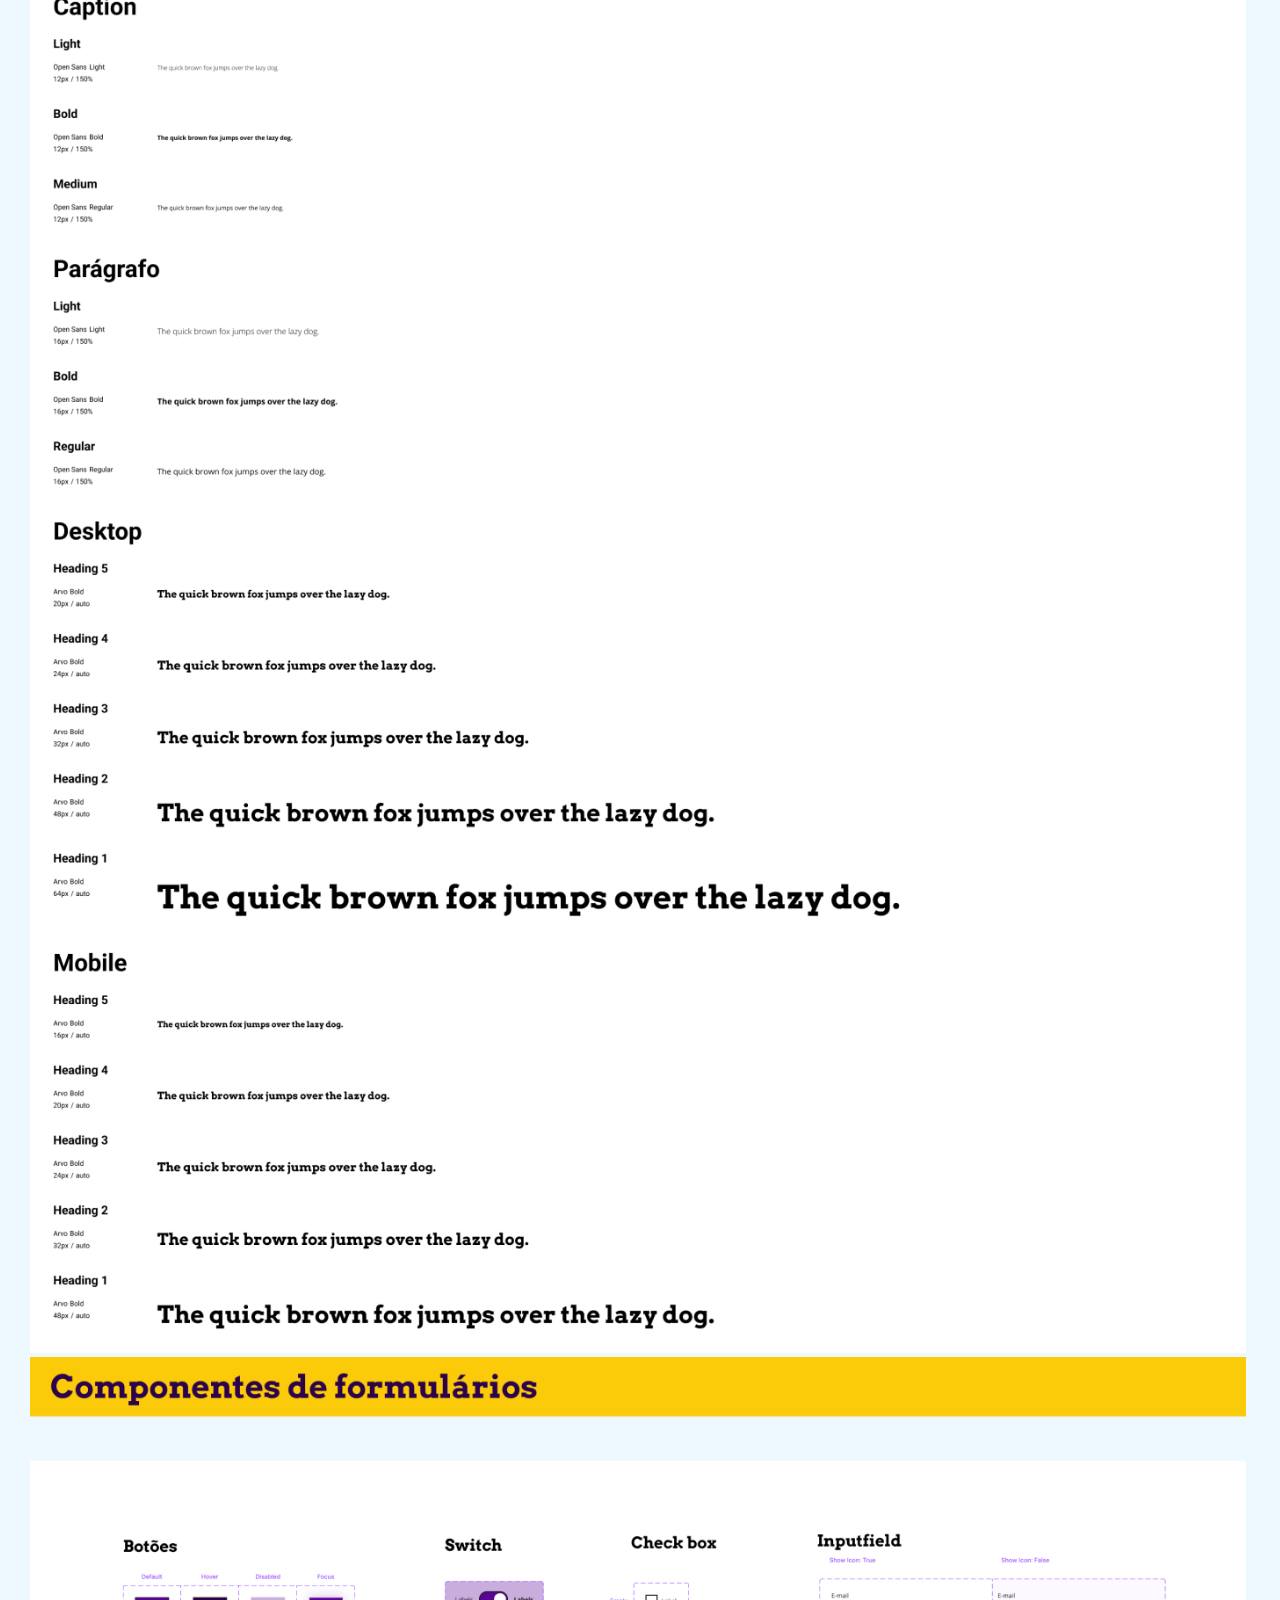
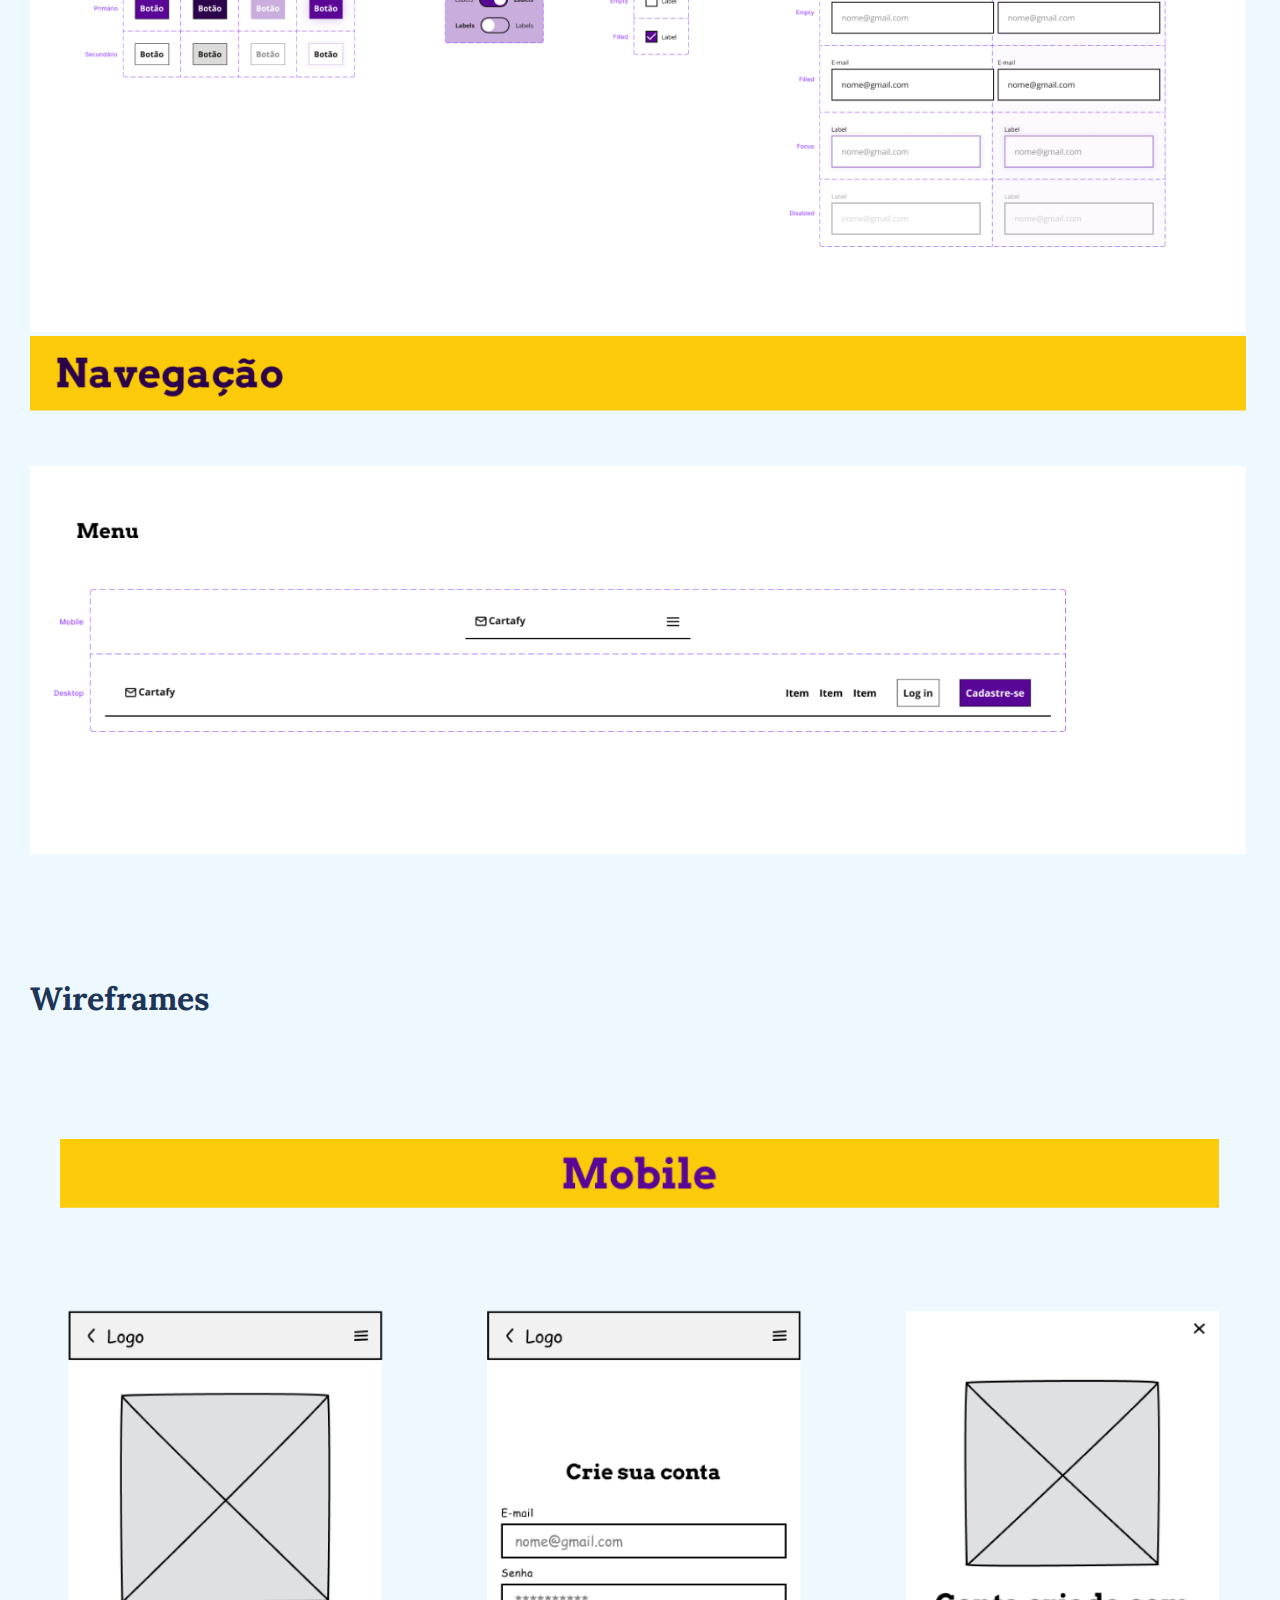
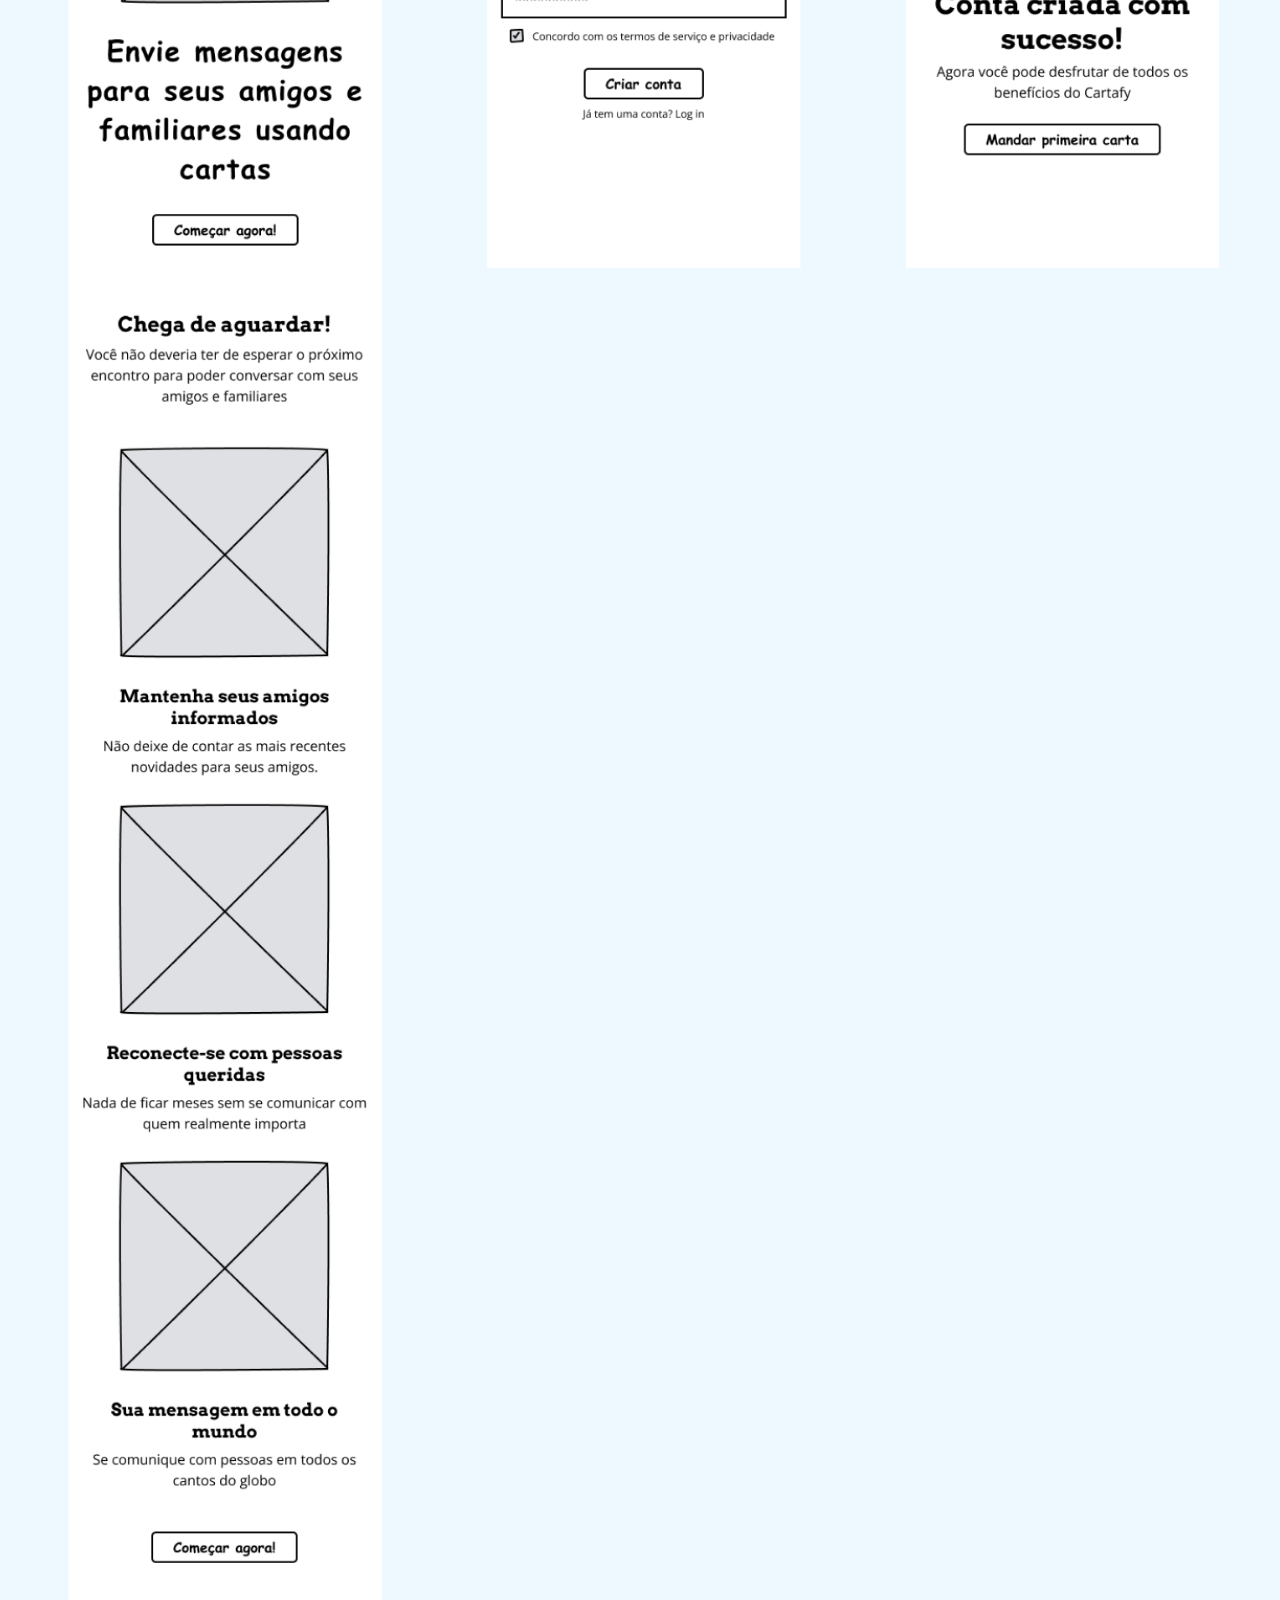
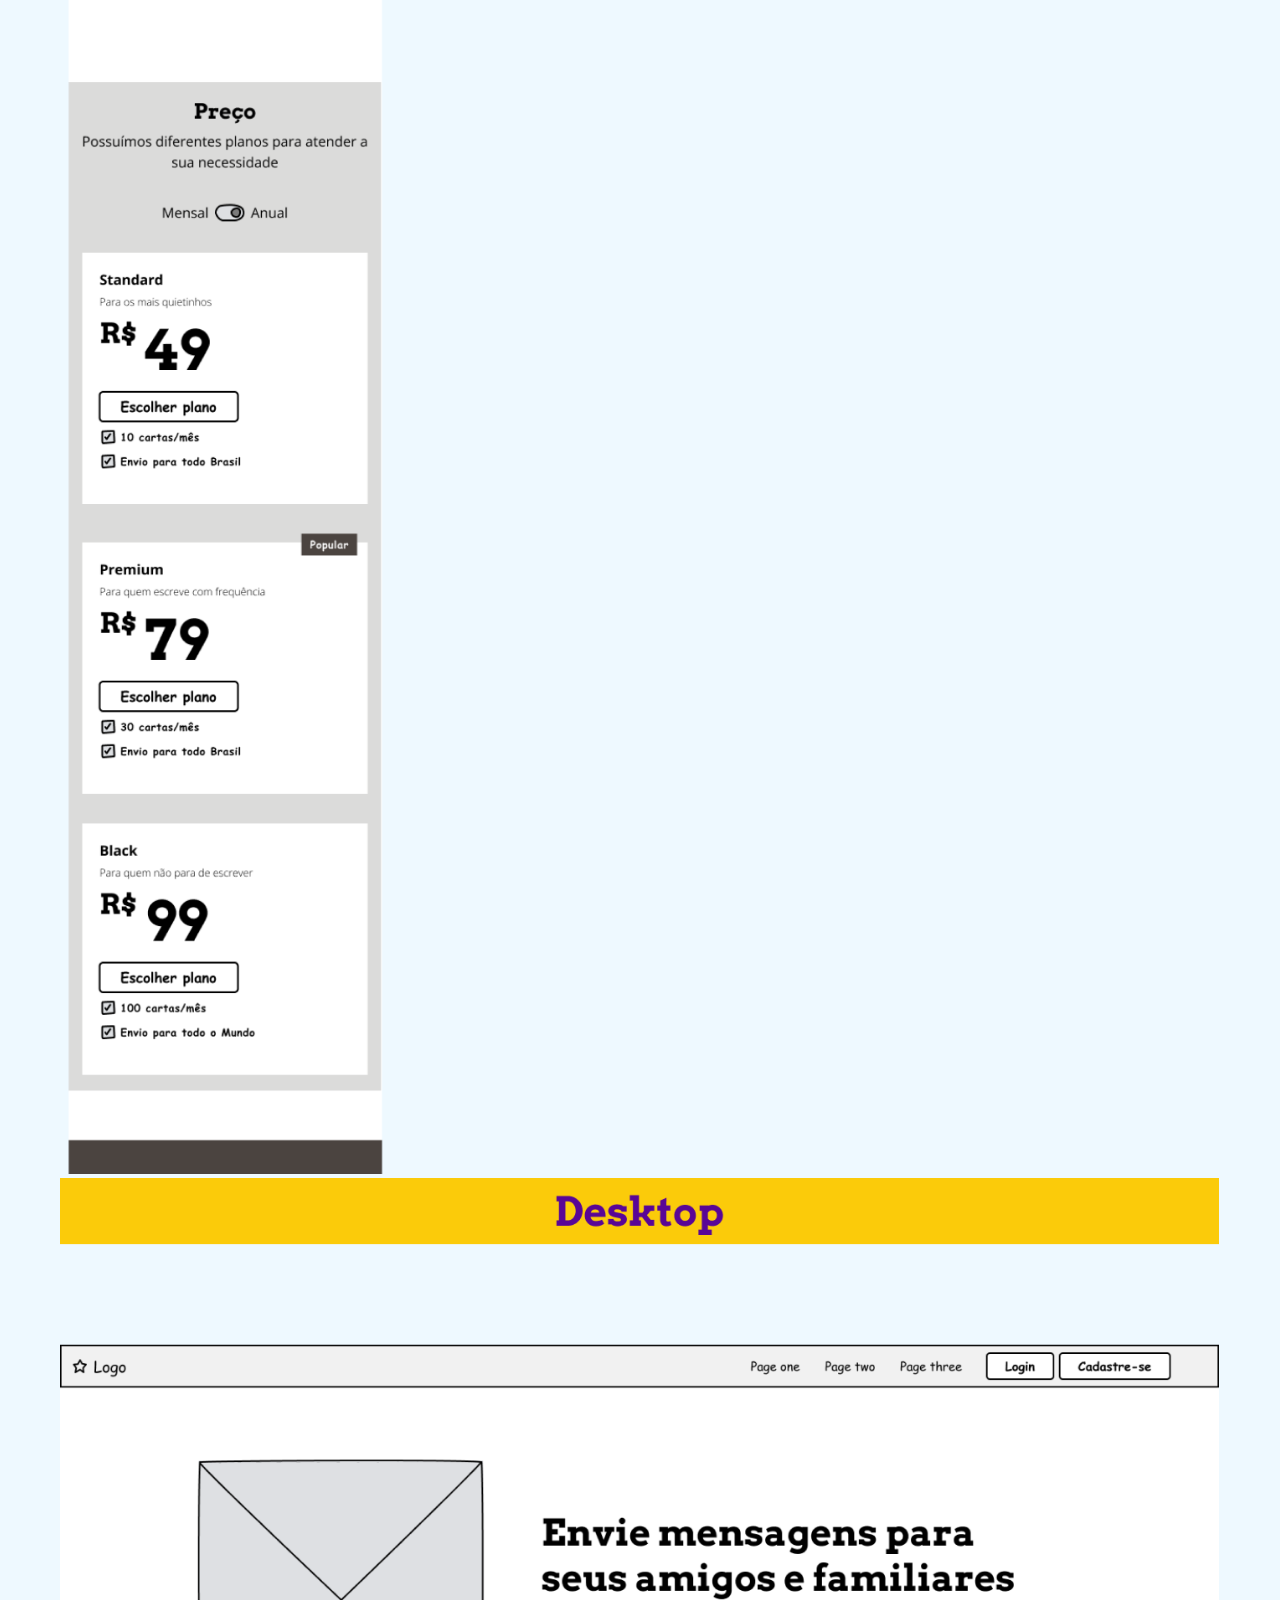
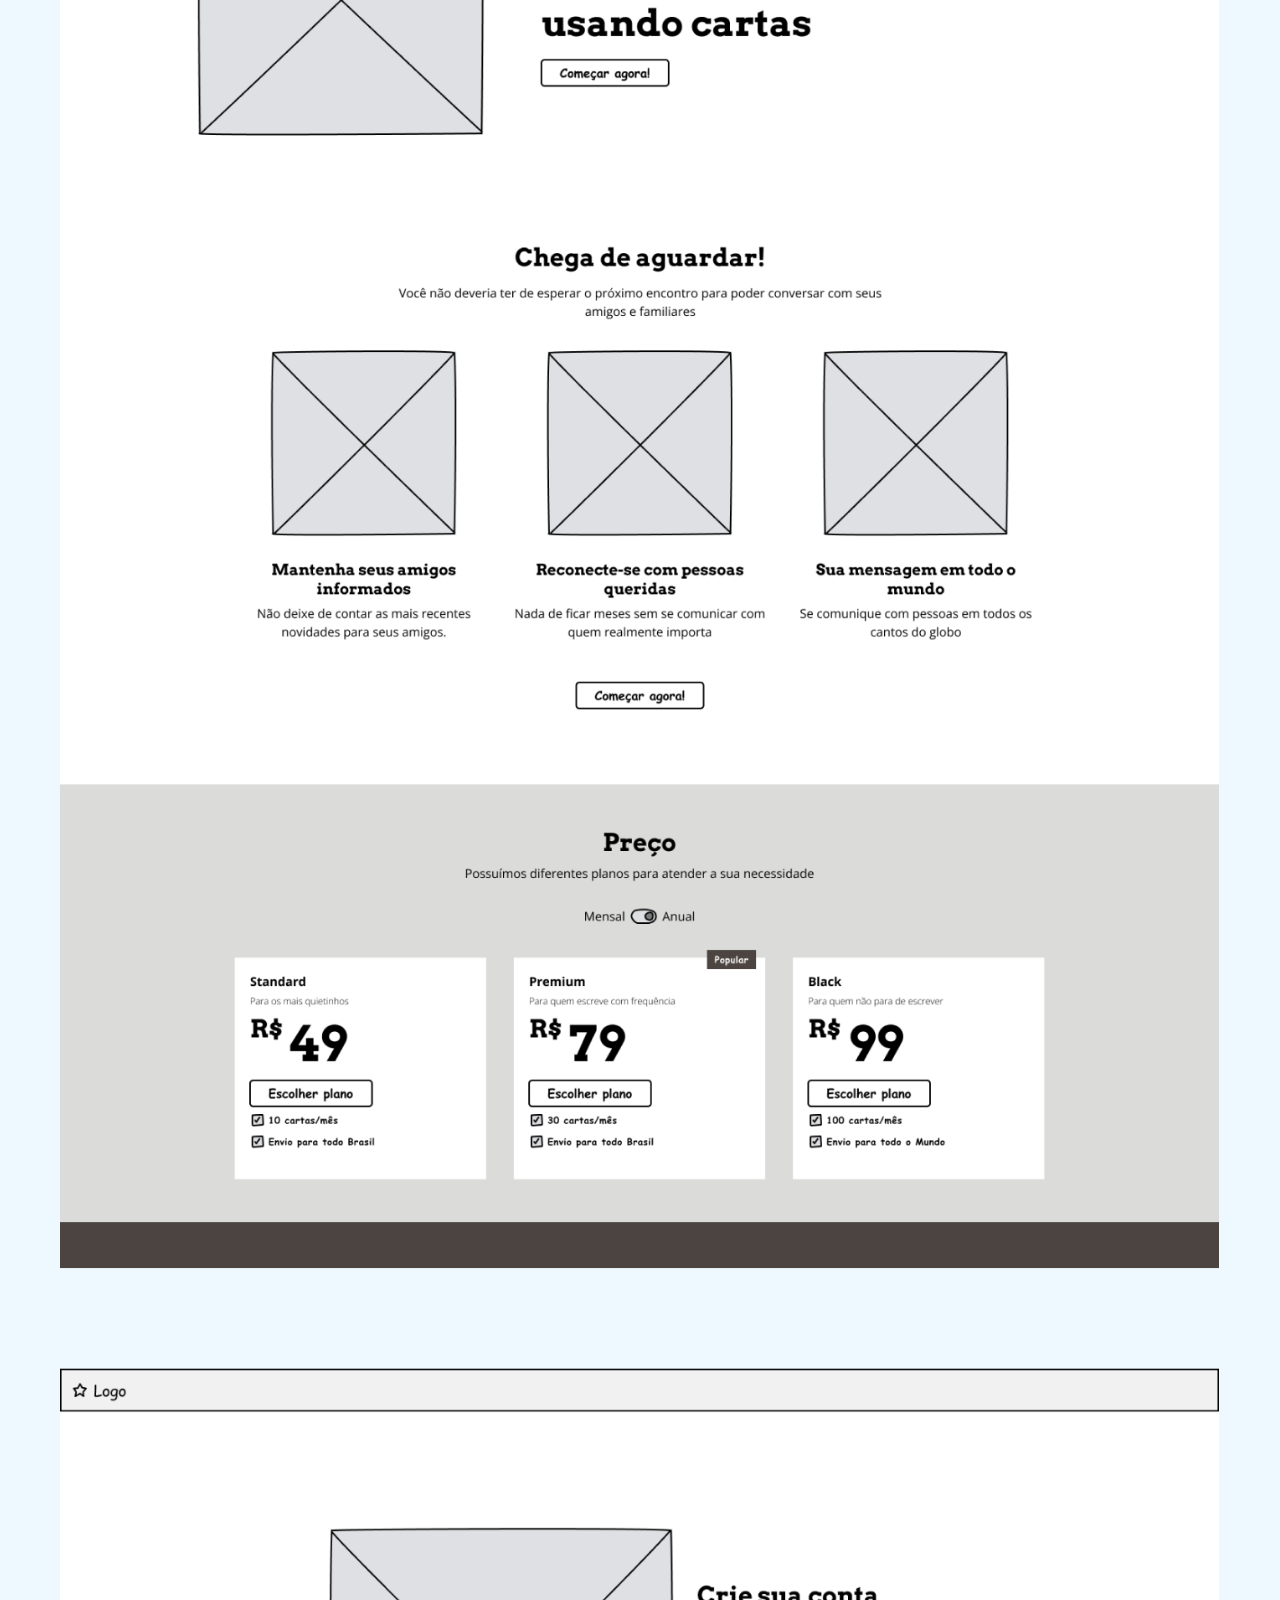
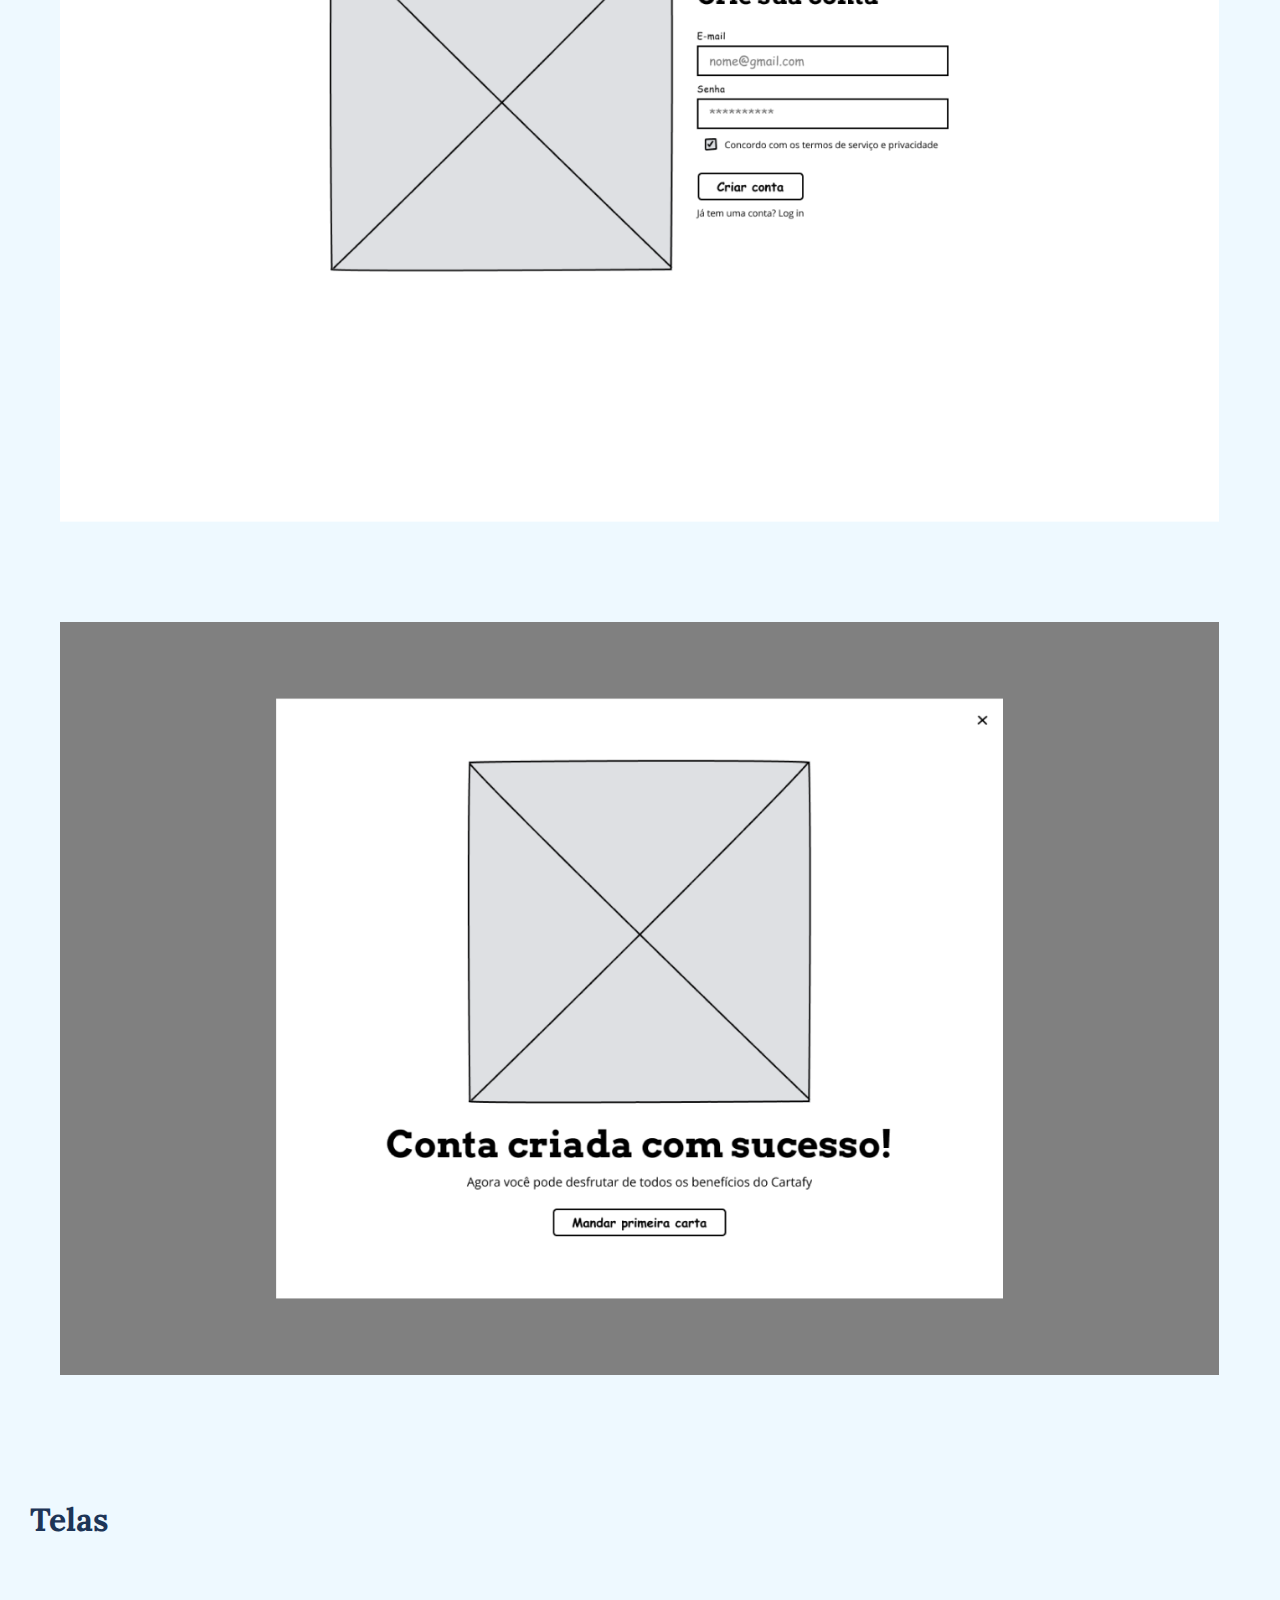
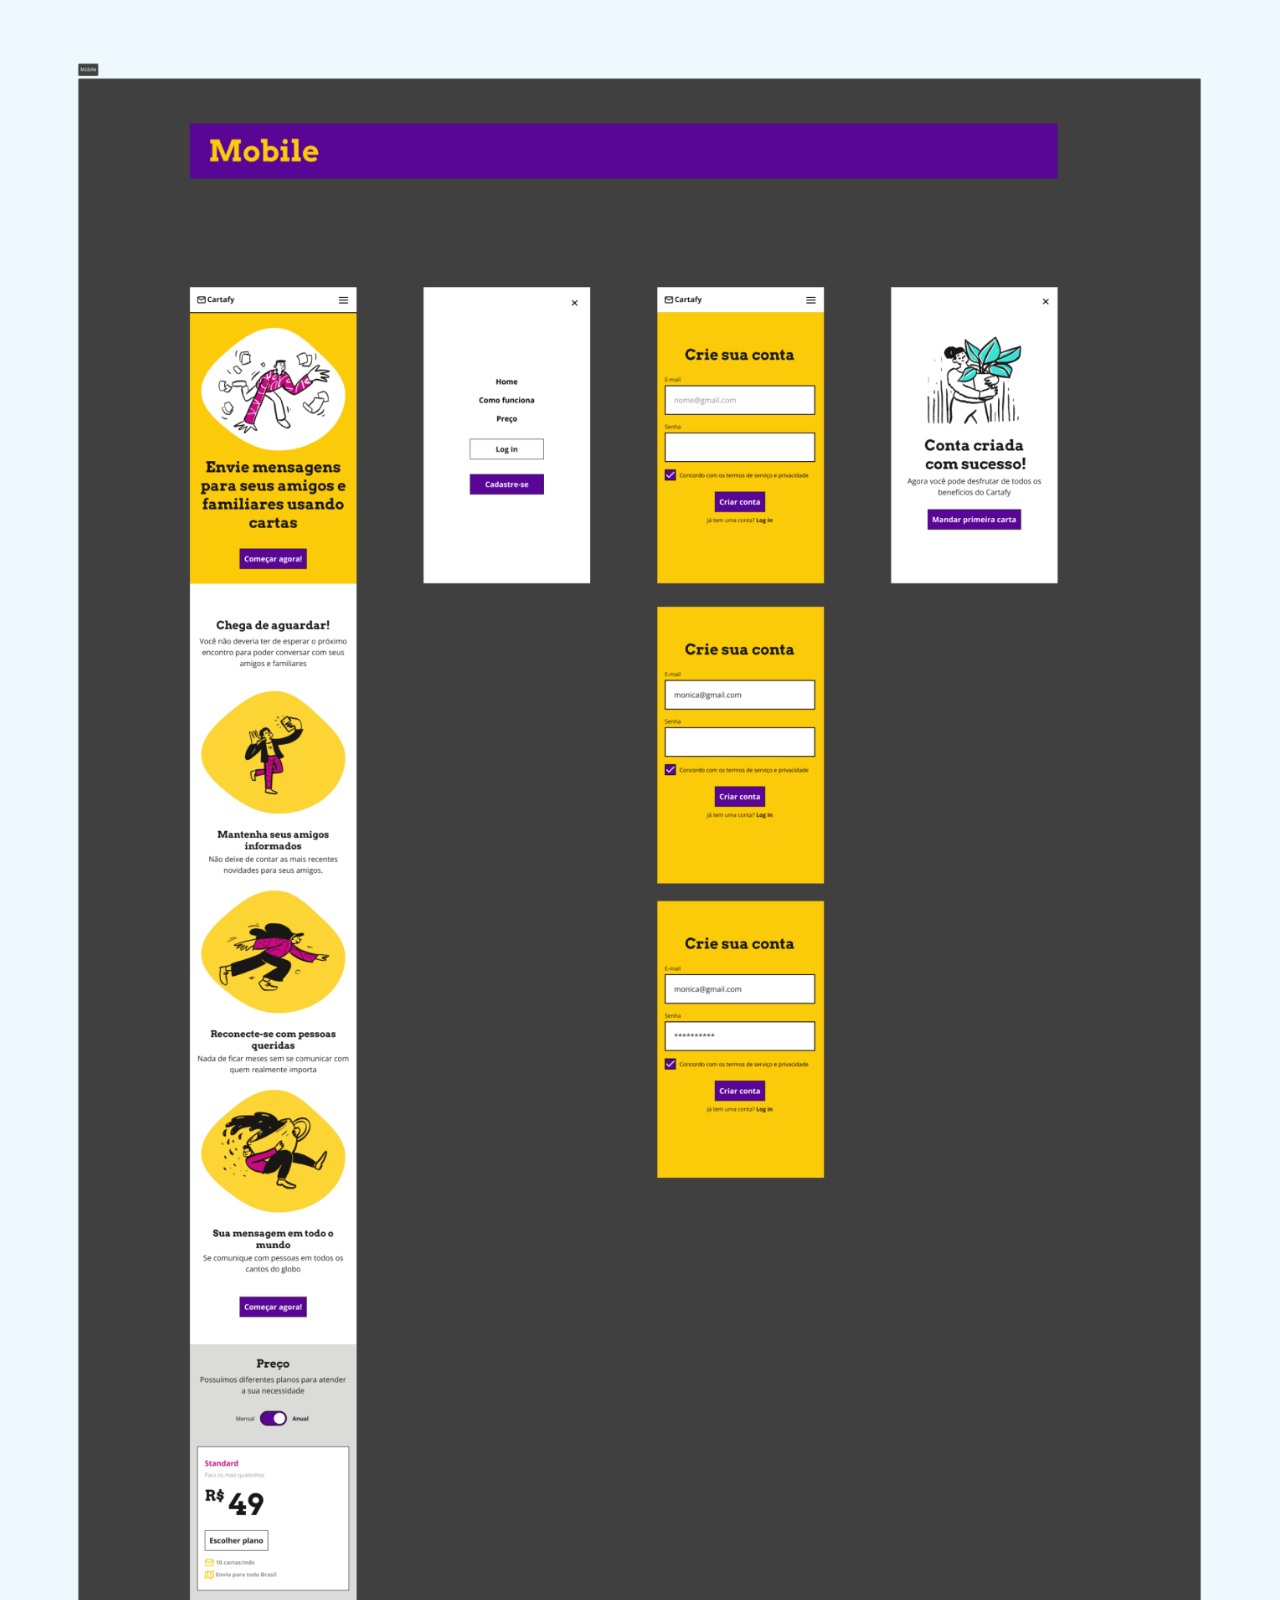
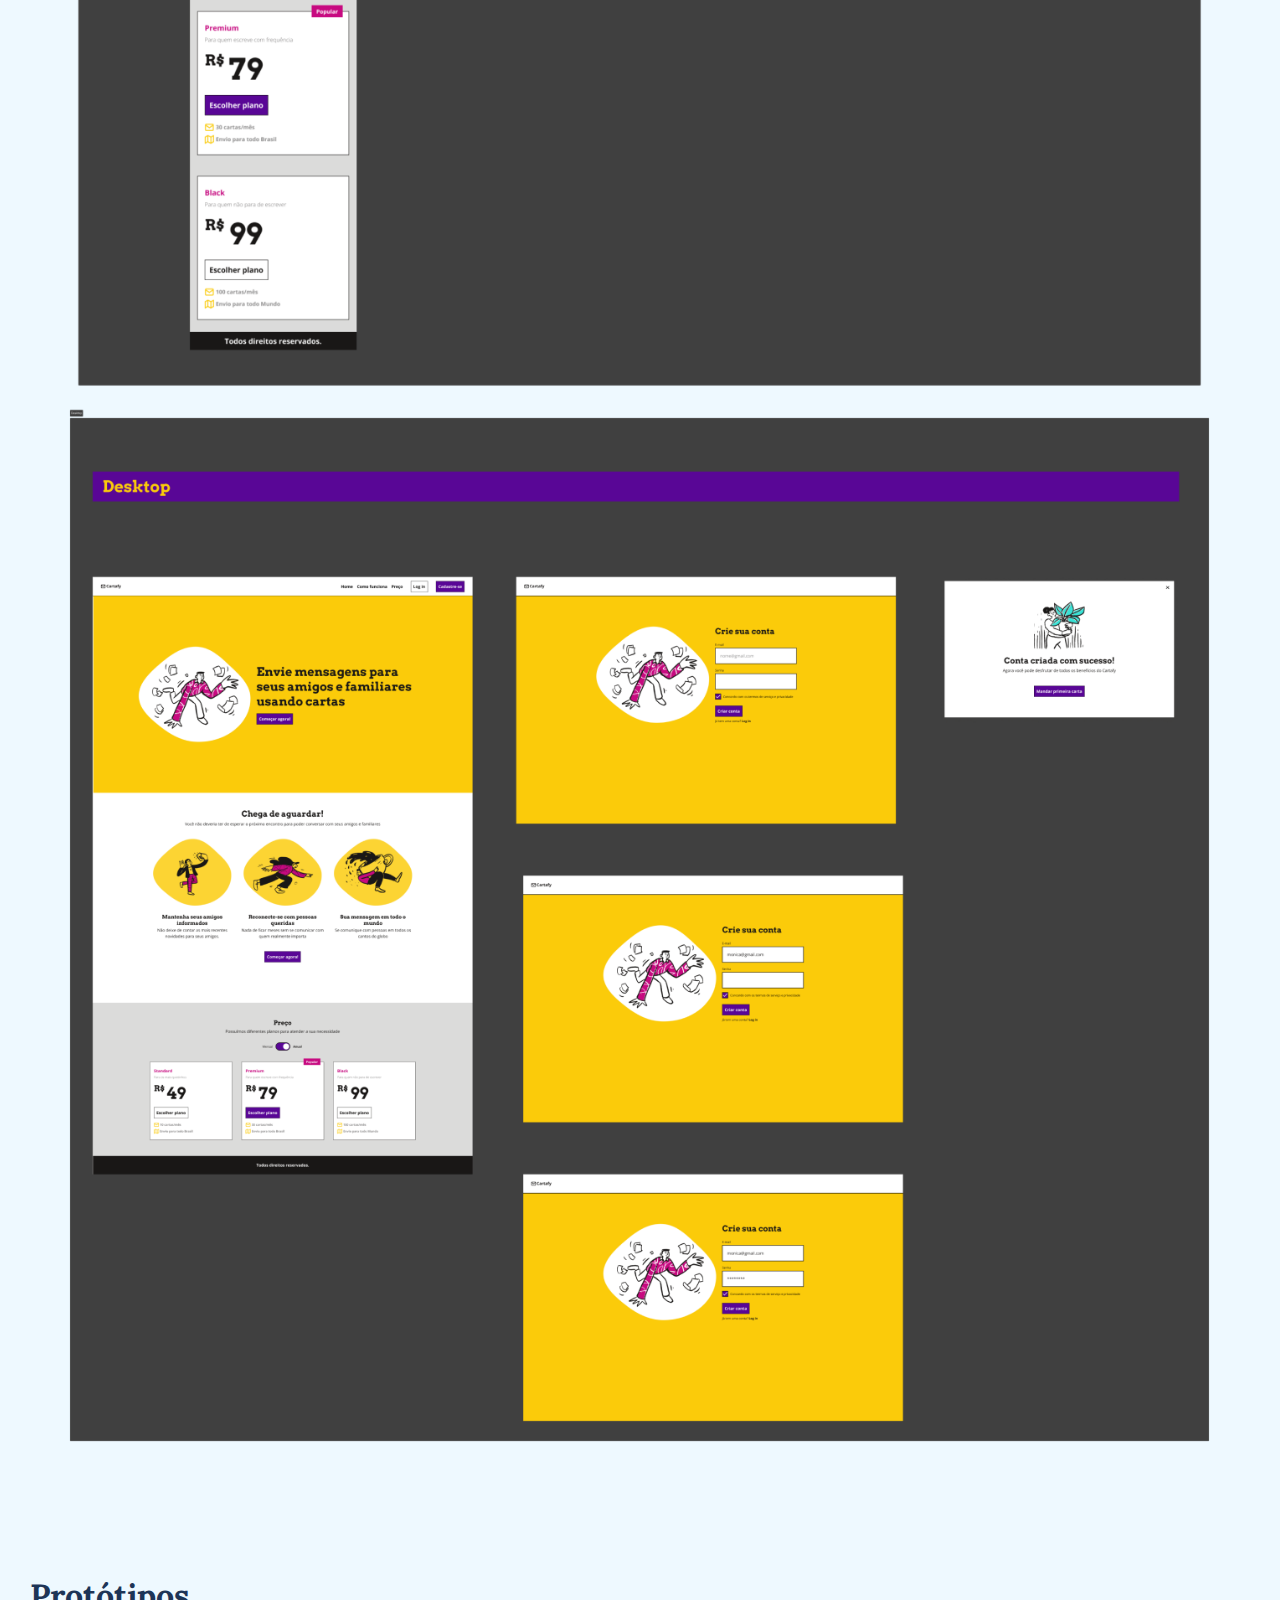
==== commit 028b84d1: "inclusão do iframe" ====
--- a/cartafy.html
+++ b/cartafy.html
@@ -59,27 +59,27 @@
             <img src="./assets/img/componentes_cartafy.png" alt="" />
             <img src="./assets/img/navegacao.png" alt="" />
 
-            <div class="spacingCartafy">
+            <div class="titleCartafy">
                 <h3>Wireframes</h3>
                 <img src="./assets/img/wireframe_mobile.png" alt="" />
                 <img src="./assets/img/wireframe_desktop.png" alt="" />
             </div>
 
-            <div class="spacingCartafy">
+            <div class="titleCartafy">
                 <h3>Telas</h3>
                 <img src="./assets/img/mobile_cartafy.png" alt="" />
                 <img src="./assets/img/desktop.png" alt="" />
             </div>
 
-            <div class="spacingCartafy">
+            <div class="titleCartafy">
                 <h3>Protótipos</h3>
                 <h4>Mobile</h4>
-                <!-- iframe -->
+                <iframe style="border: 1px solid rgba(0, 0, 0, 0.1);" width="800" height="450" src="https://www.figma.com/embed?embed_host=share&url=https%3A%2F%2Fwww.figma.com%2Fproto%2FRxJ9cQ4GJ11ULjPEUsCc93%2FCartafy%3Fnode-id%3D401%253A7570%26scaling%3Dscale-down%26page-id%3D401%253A7525%26starting-point-node-id%3D401%253A7570" allowfullscreen></iframe>
                 <h4>Desktop</h4>
-                <!-- iframe -->
+                <iframe style="border: 1px solid rgba(0, 0, 0, 0.1);" width="800" height="450" src="https://www.figma.com/embed?embed_host=share&url=https%3A%2F%2Fwww.figma.com%2Fproto%2FRxJ9cQ4GJ11ULjPEUsCc93%2FCartafy%3Fnode-id%3D43%253A2055%26scaling%3Dscale-down%26page-id%3D1%253A6%26starting-point-node-id%3D43%253A2055" allowfullscreen></iframe>
             </div>
 
-            <div class="spacingCartafy">
+            <div class="titleCartafy">
                 <h3>Hand-off</h3>
                 <img src="/assets/img/group331.png" alt="" />
                 <img src="./assets/img/group341.png" alt="" />
--- a/assets/css/style.css
+++ b/assets/css/style.css
@@ -71,7 +71,6 @@
     color: var(--ice);
 }
 
-
 ul {
     border-bottom: var(--red) 5px solid;
 }
@@ -93,7 +92,6 @@
     justify-content: center;
     margin-top: 64px;
     margin-bottom: 40px;
-    font-size: 64px;
 }
 
 .presentation h2 {
@@ -108,6 +106,10 @@
     text-decoration: underline;
     margin-bottom: 56px;
     padding-top: 120px;
+}
+
+.titleMobile {
+    display: none;
 }
 
 .project {
@@ -185,13 +187,16 @@
 }
 
 .logo {
-    display: flex;
-    justify-content: center;
-    gap: 208px;
-    padding-bottom: 132px;
-    list-style: none;
-    margin-top: 64px;
-    padding-bottom: 30%
+
+    display: flex;
+    justify-content: center;
+    gap: 206px;
+    margin-top: 64px ;
+    padding-bottom: 30%;
+}
+
+.logo img { 
+    width: 68px;
 }
 
 .footer {
@@ -204,11 +209,14 @@
     background-color: var(--dark-blue);
     color: var(--ice);
     border-top: 5px var(--red);
+    flex-direction: row;
+
 }
 
 .footer a { 
     text-decoration: none;
     color: var(--ice);
+    font-size: 20px;
 }
 
 .modal {
@@ -357,6 +365,11 @@
     margin: 120px 30px;
 }
 
+.colorTwo {
+    border: 0.1px solid red;
+    margin: 120px 30px 0;
+}
+
 .list { 
     border: none;
 }
@@ -368,7 +381,7 @@
 
 .generation {
     width: 587px;
-    padding: 120px 30px;
+    padding: 120px 30px 0;
 }
 
 .generation h3 {
@@ -437,6 +450,8 @@
     margin: 120px 80px 0 80px;
 }
 
+
+
 //projeto carfafy 
 .contentCartafy { 
     margin: 0 30px;
@@ -466,37 +481,48 @@
     margin-bottom: 88px
 }
 
-.spacingCartafy h3, h4 {
-    margin: 120px 30px 120px 30px;
-    color: var(--dark-blue);
+.titleCartafy {
+    margin: 120px 30px 0;
+    color: var(--dark-blue);
+}
+
+.titleCartafy h3 {
+    margin-bottom: 120px 
 }
 
 .coverCartafy { 
     width: 100%;
     height: 369px;
     padding: 136px 90px 0 90px;
-
-}
-
-
-// tamanho da font mobile
-@media (max-width: 768px) { 
+}
+
+.border { 
+    border: 3px solid var(--red);
+}
+
+
+@media only screen and (max-width: 600px) {
     h1 { 
-        font-size: 64px;
+        font-size: 24px;
         font-family: 'Lora', serif;
     }
     
     h2 {
-        font-size: 32px;
+        font-size: 20px;
         font-family: 'Lora', serif;
     }
     
     h3 {
-        font-size: 24px;
+        font-size: 20px;
         font-family: 'Lora', serif;
     }
     
-    a, h4 {
+    h4 {
+        font-size: 20px;
+        font-family: 'Lora', serif;
+    }
+
+    a {
         font-size: 20px;
         font-family: 'Lora', serif;
     }
@@ -511,10 +537,129 @@
         font-family: 'Merriweather', serif;
     }
 
+    li {
+        display: none;
+    }
+
+
+
+
+
+    
+
+
+
+
+    .cover { 
+        width: 95%;
+        height: 80px;
+        object-fit: cover;
+        margin: 104px 10px 0;
+    }
 
 
     .project {
         flex-direction: column;
-    }
-}
-
+        margin: 0;
+        padding: 16px
+    }
+
+    .project {
+        display: flex;
+        width: 100%;
+        background-color: var(--ice); 
+    }
+
+    .titleMobile {
+        display: block;
+        padding: 16px;
+    }
+
+    .titleDesktop {
+        display: none;
+    }
+
+    .title {
+        padding: 50px 0 20px;
+        margin-bottom: 40px;
+    }
+
+    .project-photo {
+        width: 328px;
+        height: 281px;
+    }
+
+    .content {
+        margin: 24px 0;
+        gap: 20px;
+    } 
+
+    button {
+        margin-left: 90px;
+    }
+
+    #about {
+        padding-top: 50px;
+        margin-bottom: 50px;
+        width: 100%;
+    }
+
+    .content-about {
+        width: 100%;
+        flex-direction: column;
+        margin: 0; 
+        padding: 24px 16px 40px;
+    }
+
+    .monica-photo {
+        width: 248px;
+        height: 281px;
+    }
+
+    #contact { 
+        padding-top: 40px;
+    }
+
+    .logo {
+        gap: 48px;
+        margin-top: 40px;
+        padding-bottom: 30%;
+    }
+
+    .logo img { 
+        width: 48px;
+    }
+
+
+    .footer {
+        flex-direction: column;
+        height: 80px;
+        padding: 16px ;
+        border-top: 5px var(--red);
+    }
+
+    .footer a {
+        font-size: 16px;   
+    }
+
+    .modal-content {
+        width: 300px;
+        height: 600px;
+    }
+    
+    .e-mail { 
+        margin: 180px 0 60px;
+        font-size: 20px;
+        width: 270px;
+    }
+
+    .close { 
+        margin: 20px 3px 0;
+    }
+
+    .copy { 
+        margin: 0 50px 0;
+    }
+
+}
+
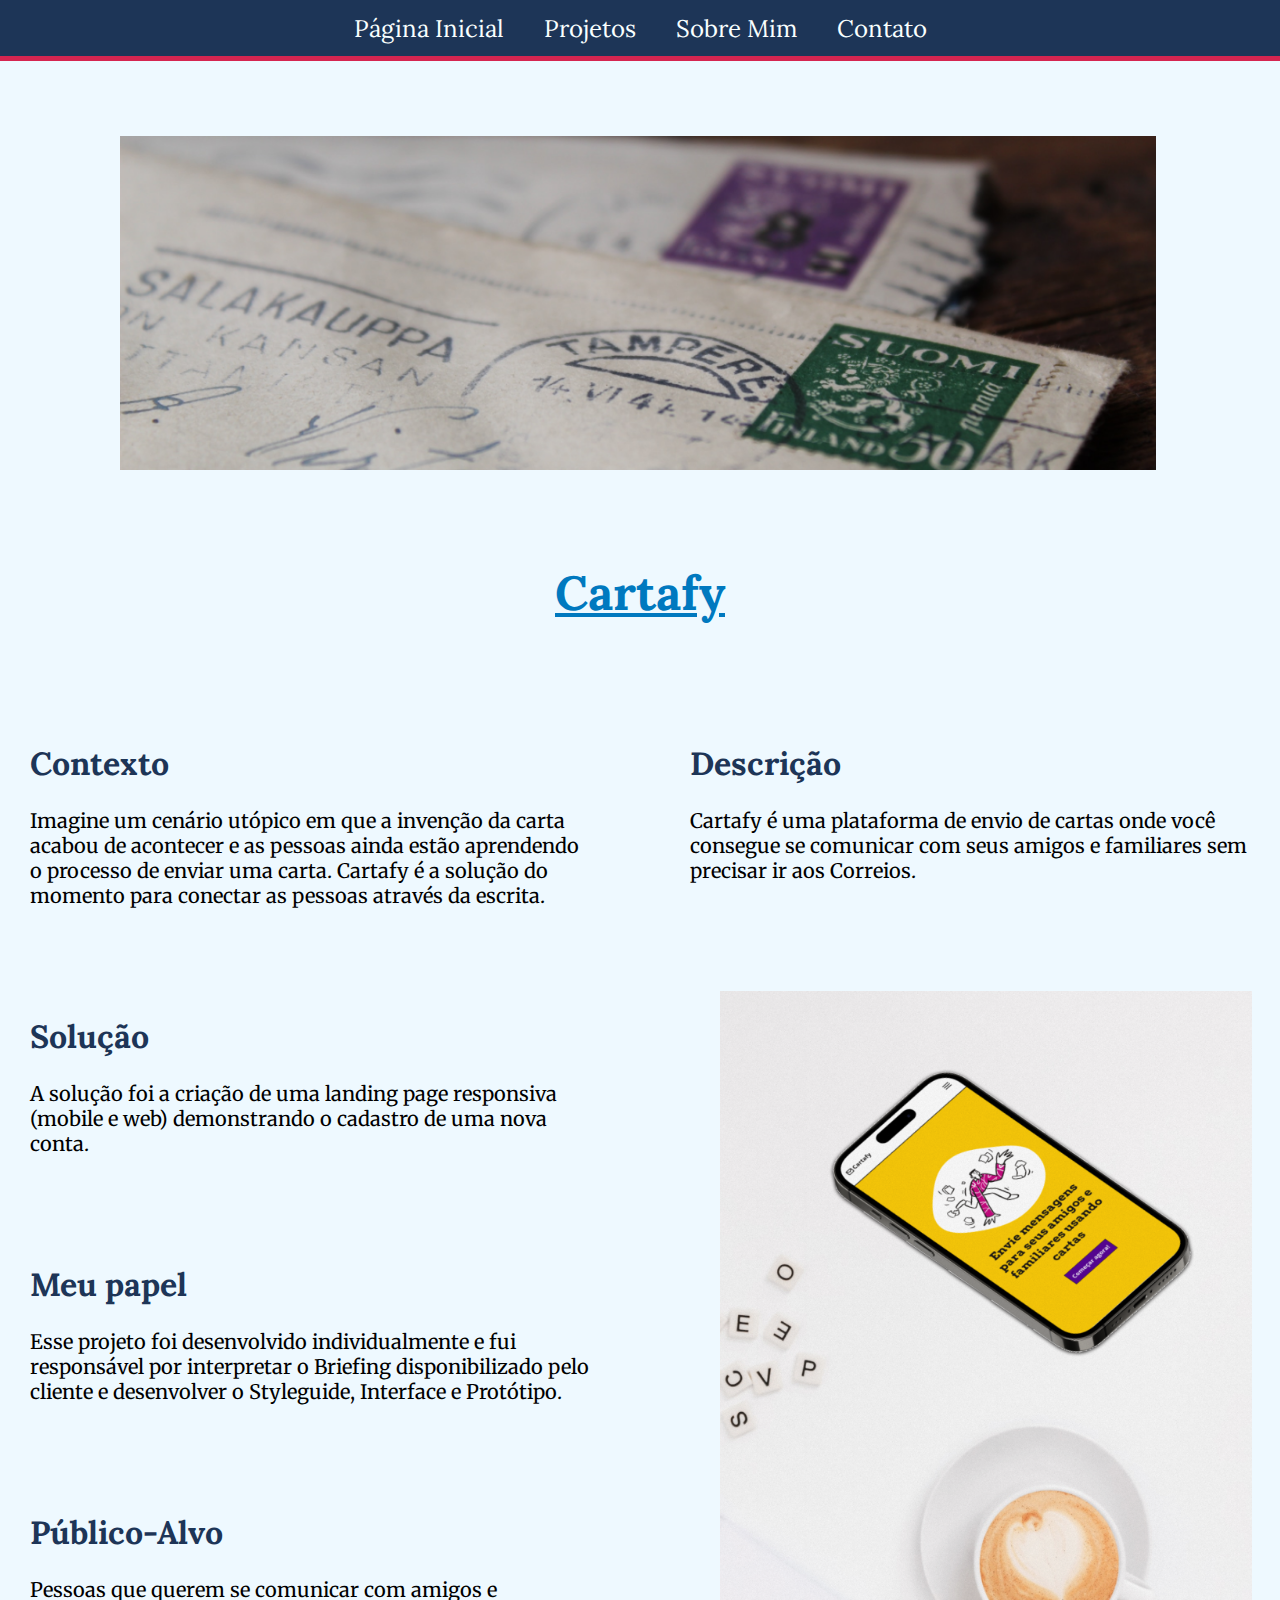
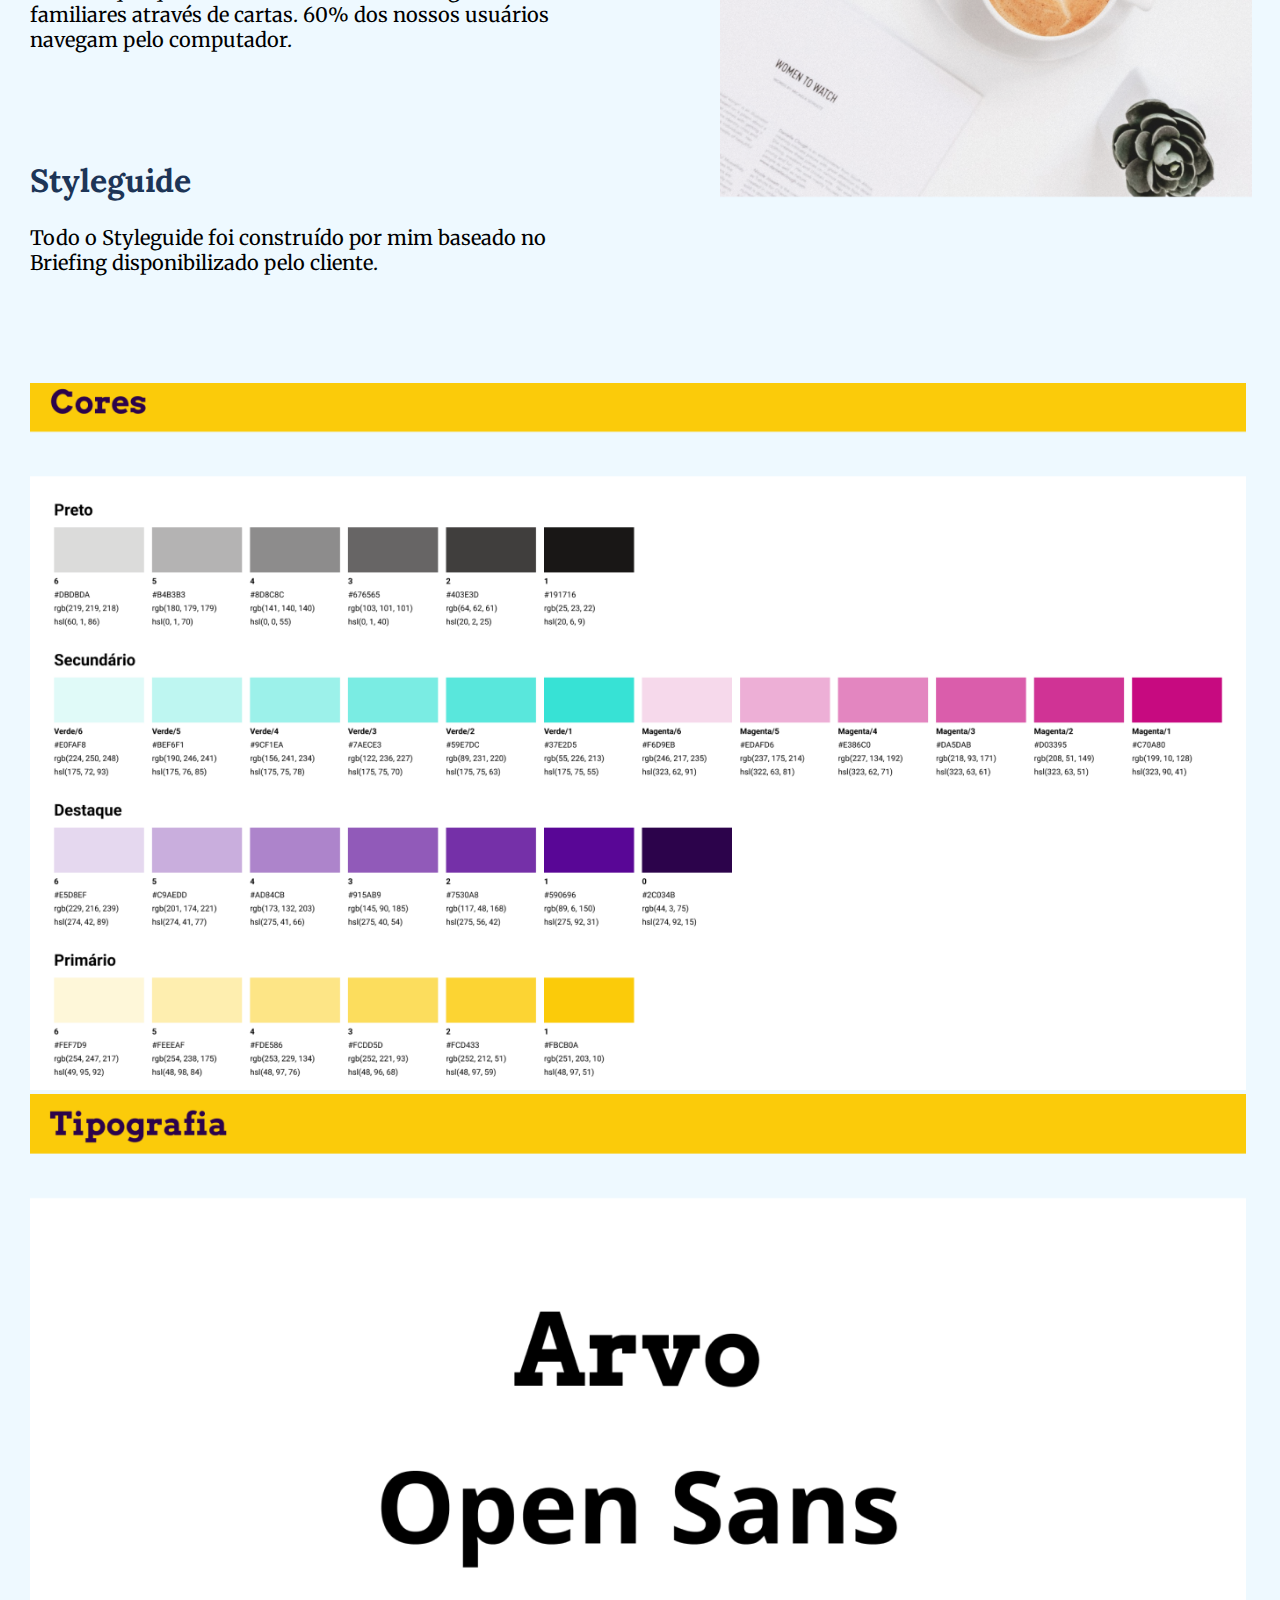
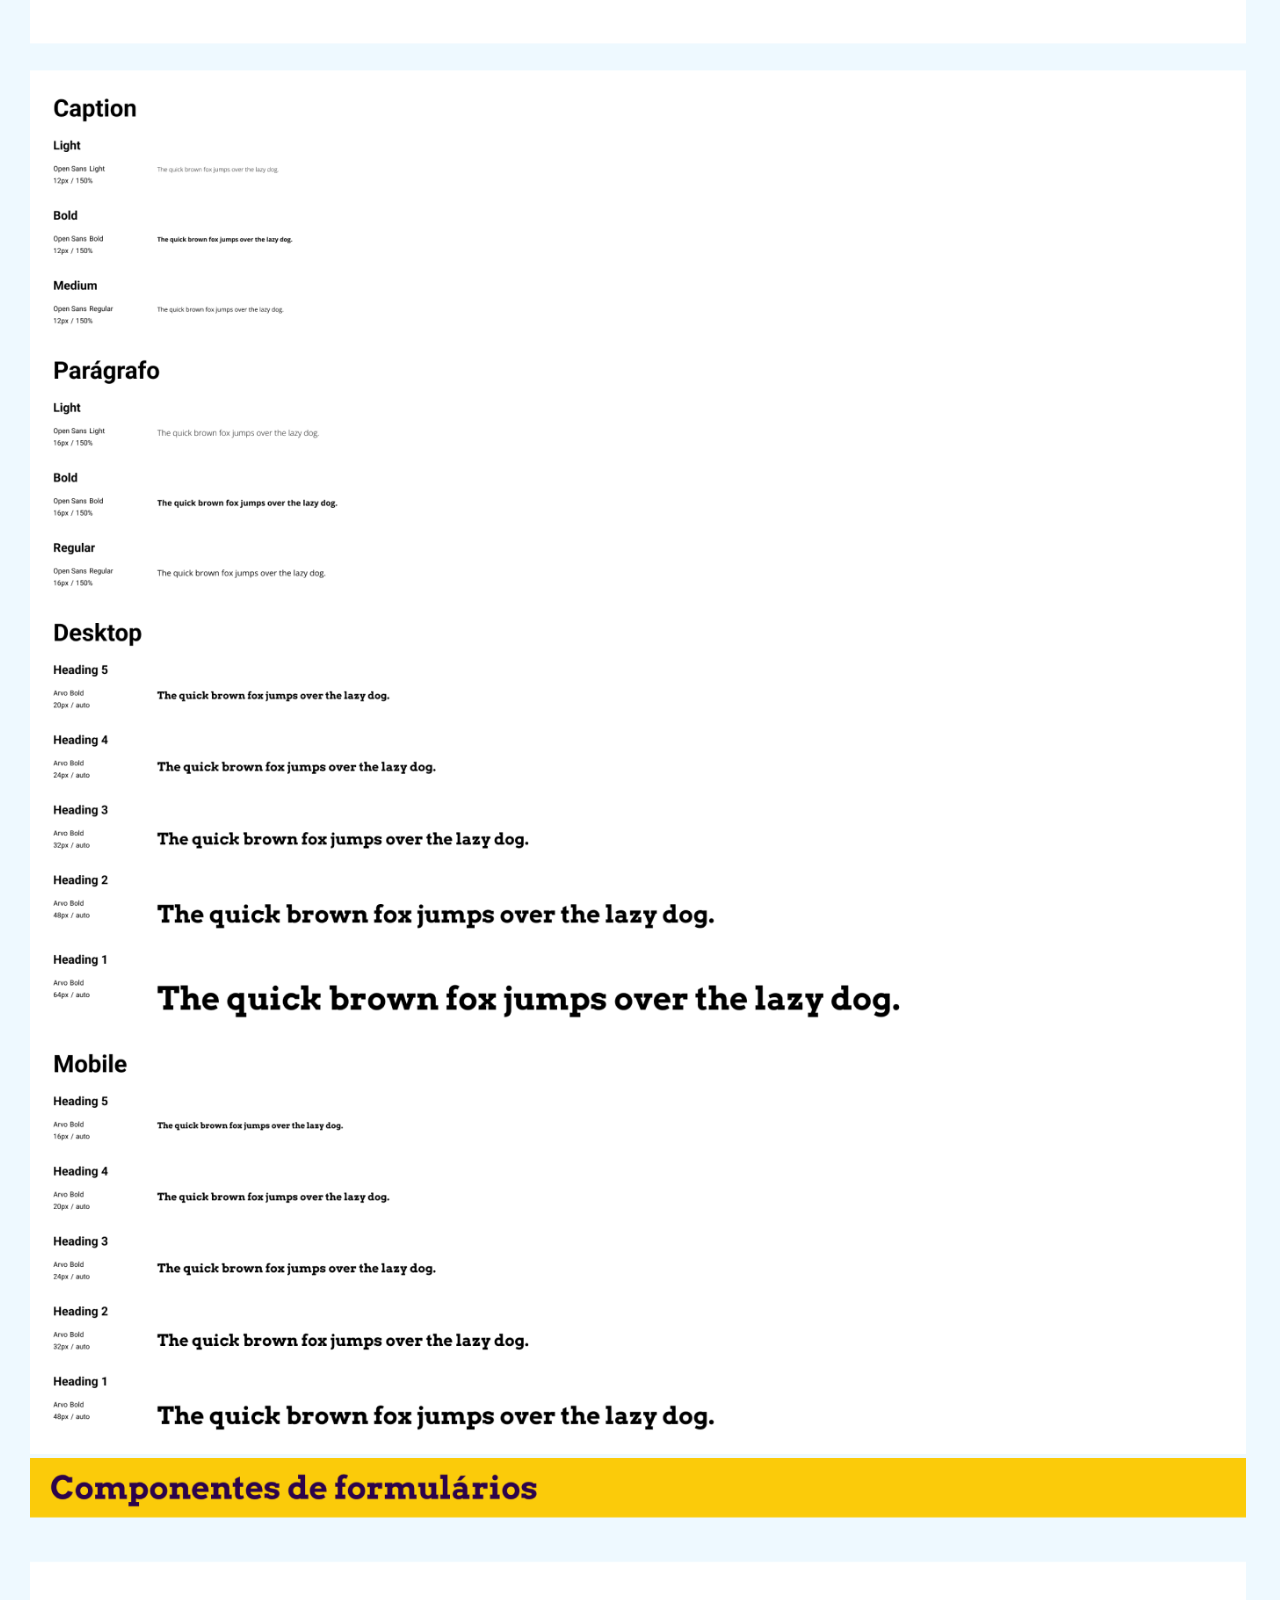
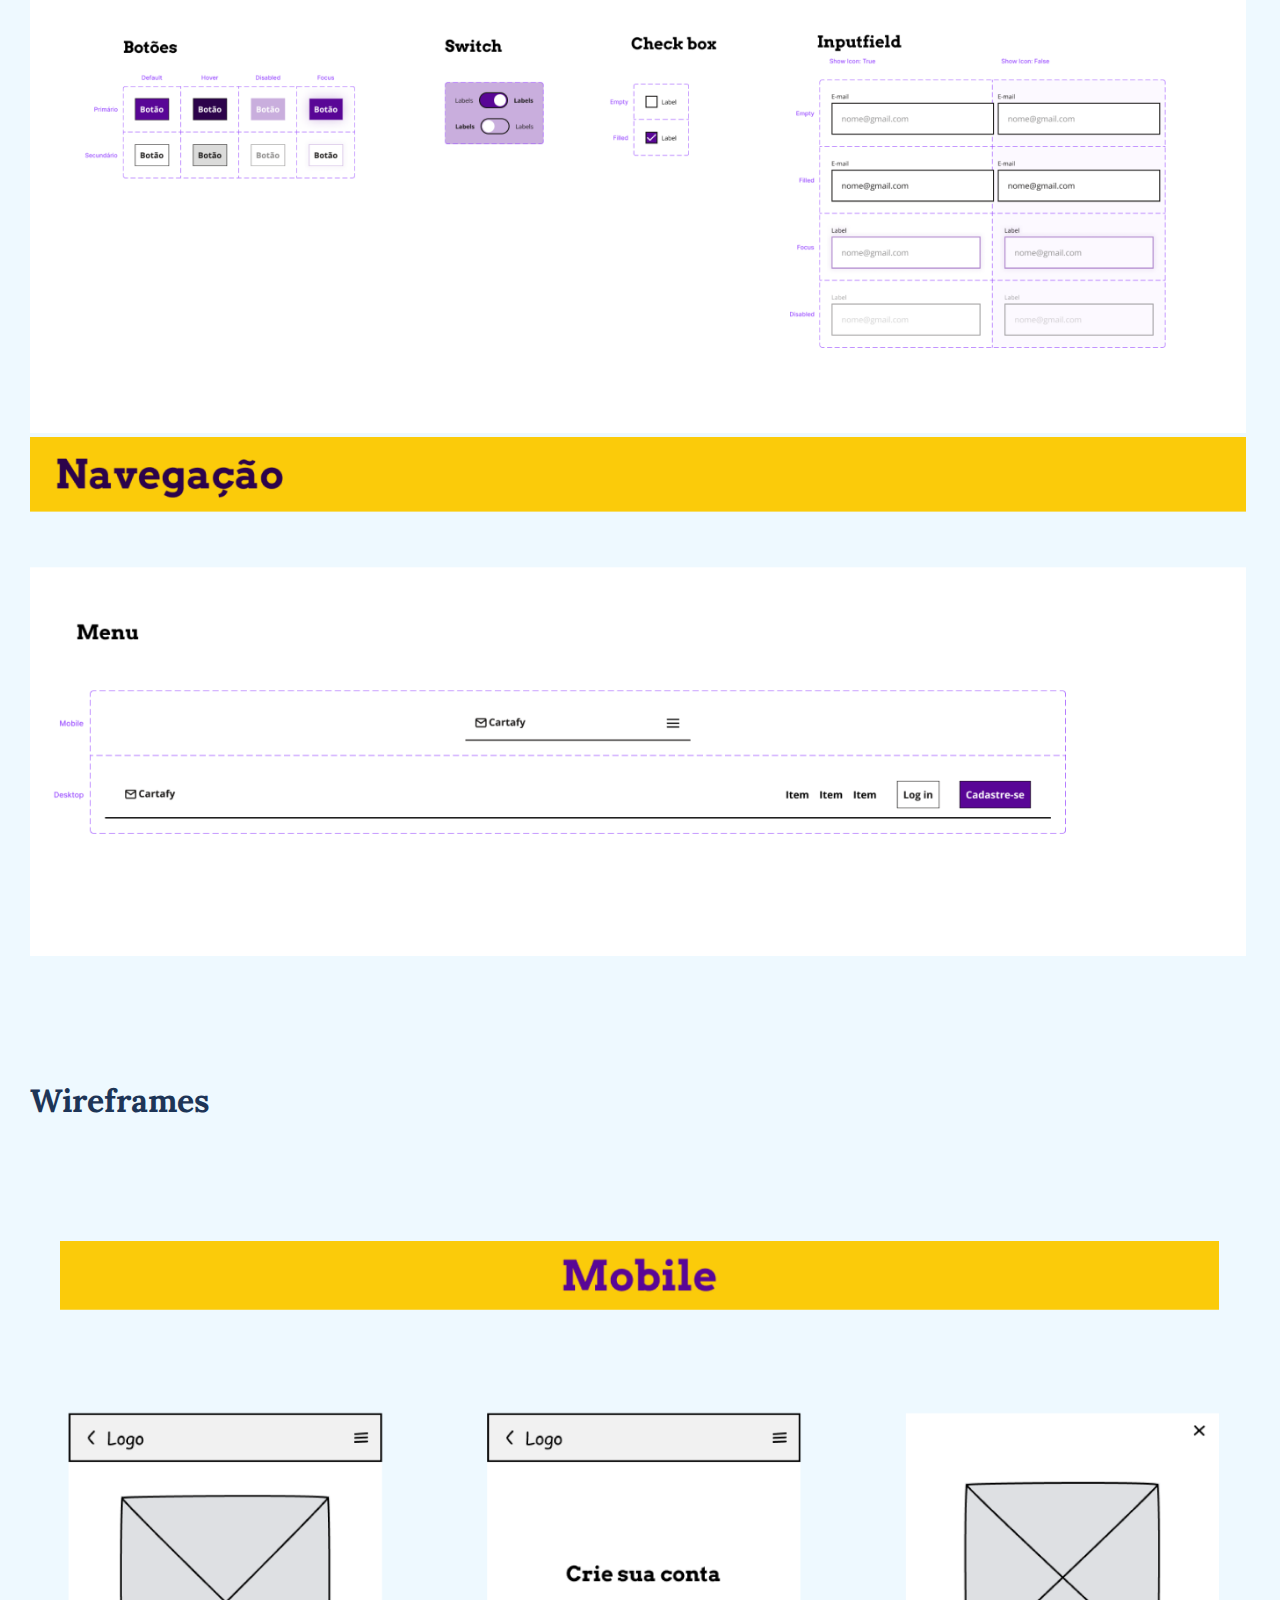
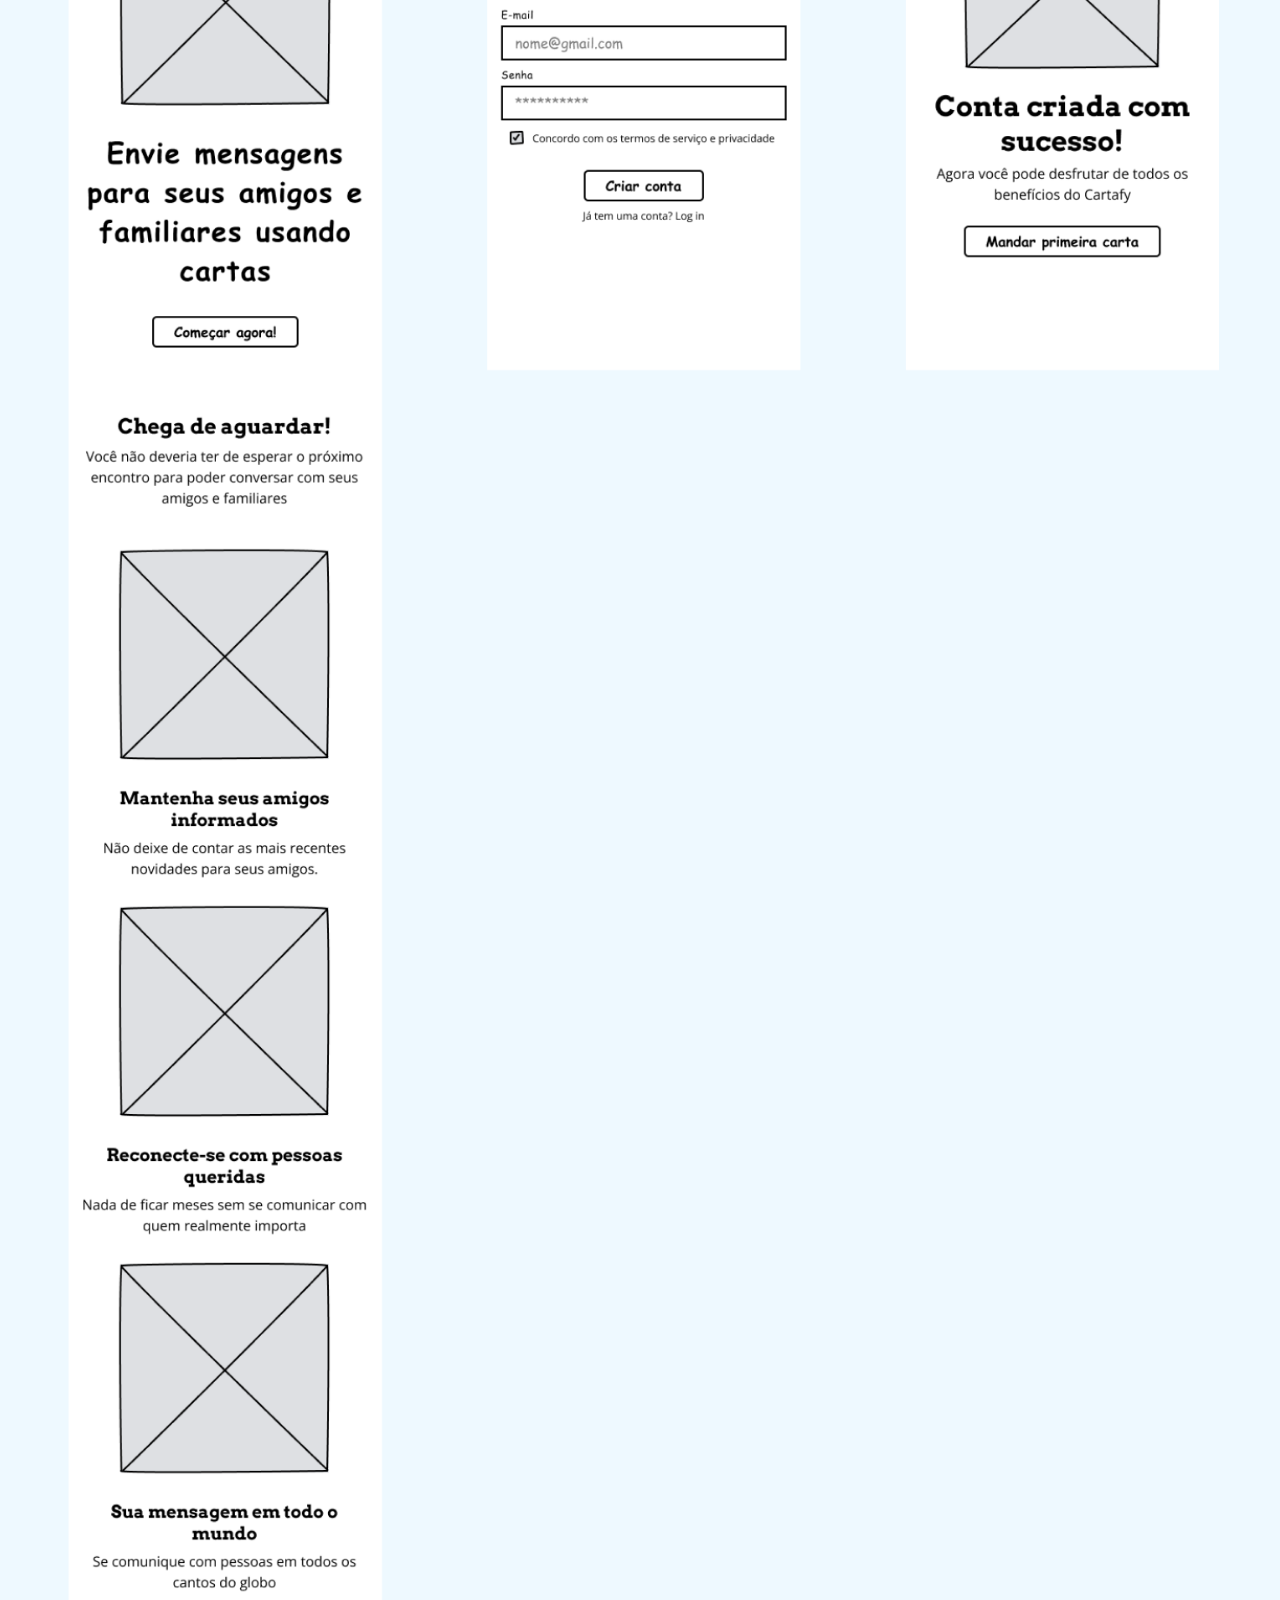
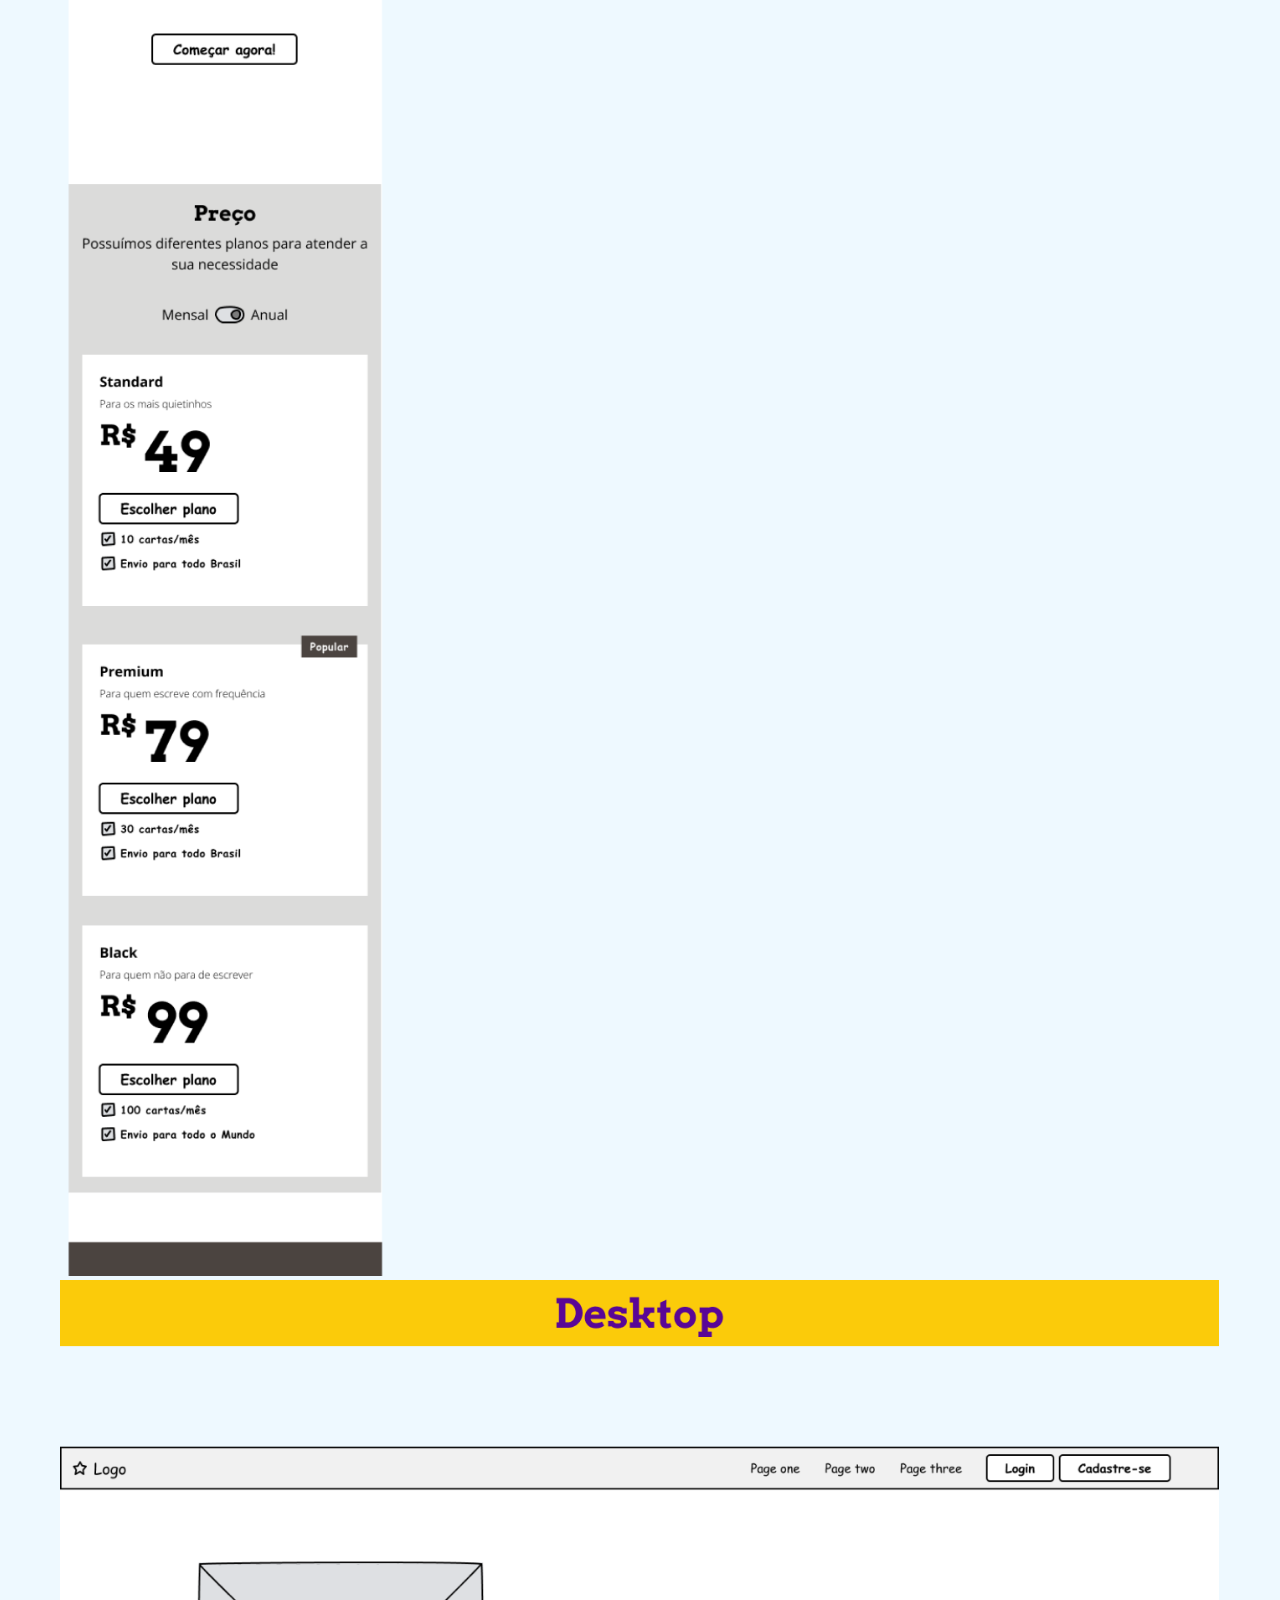
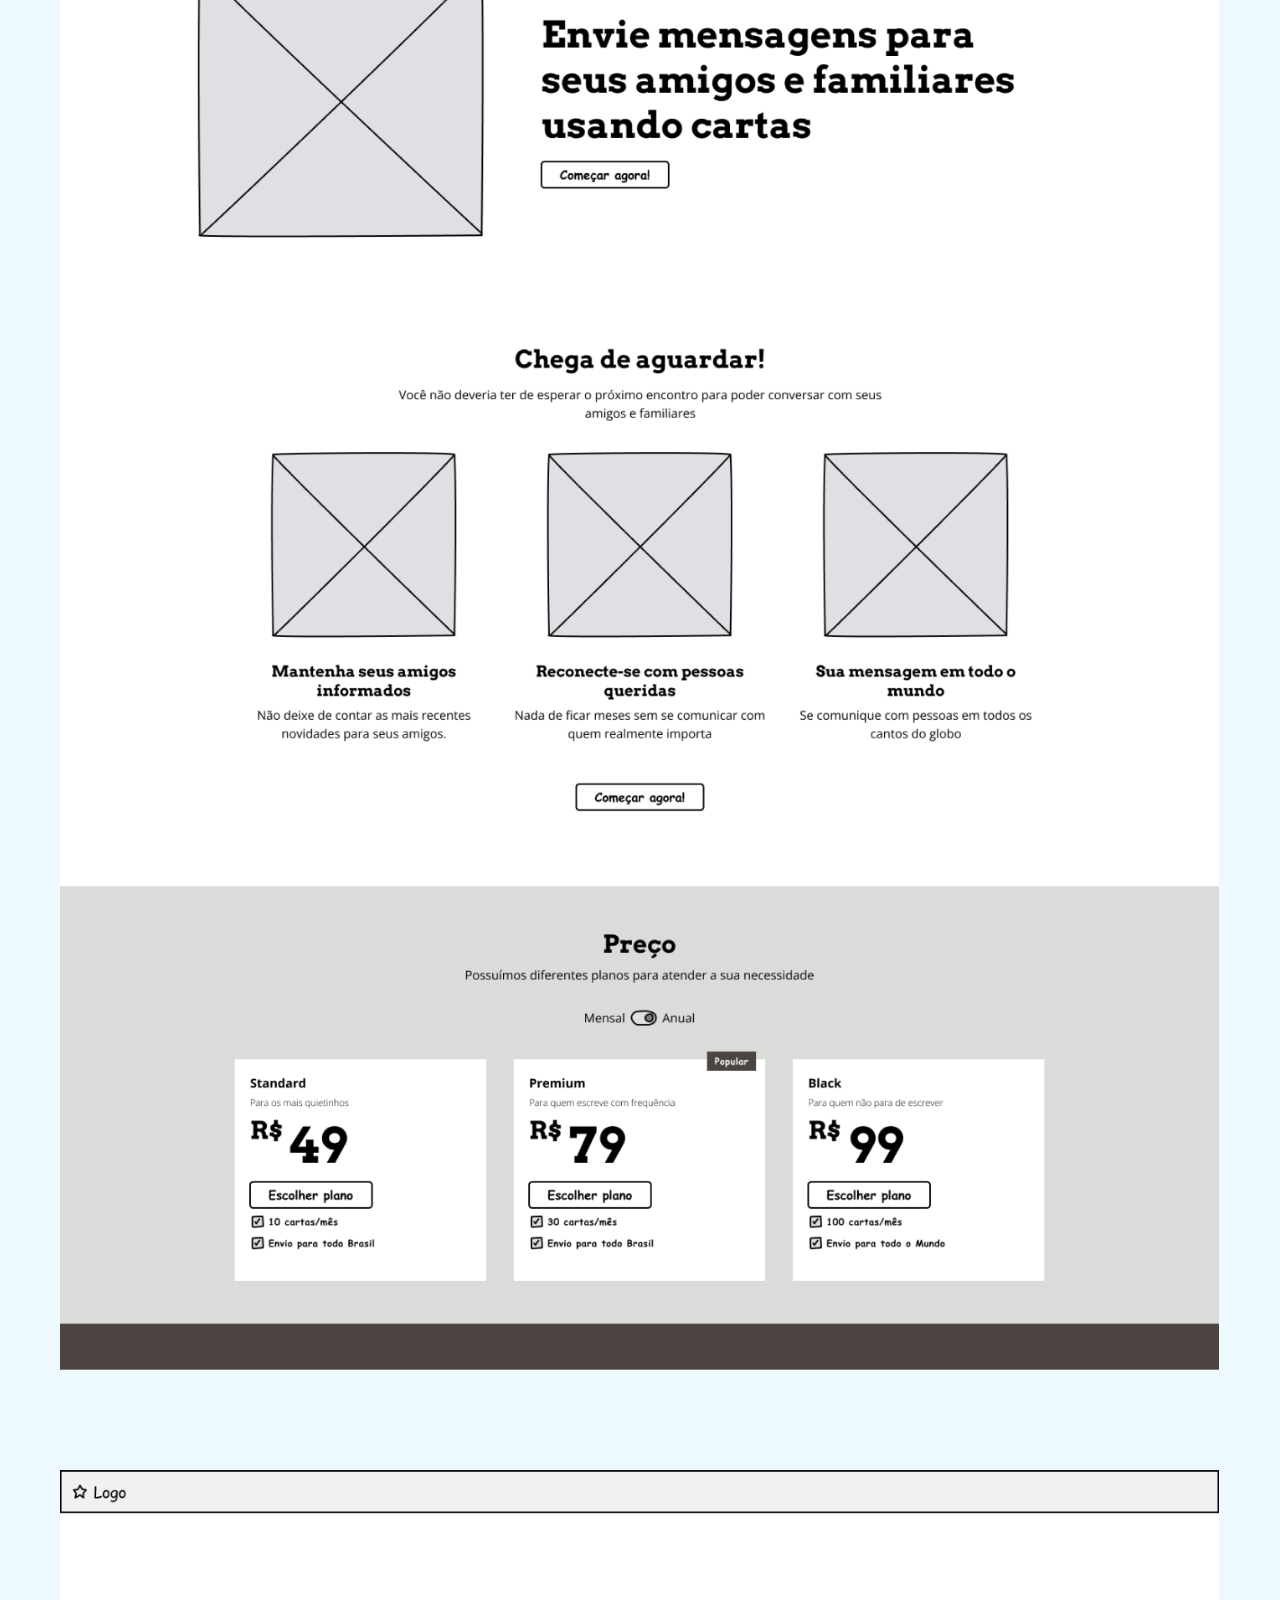
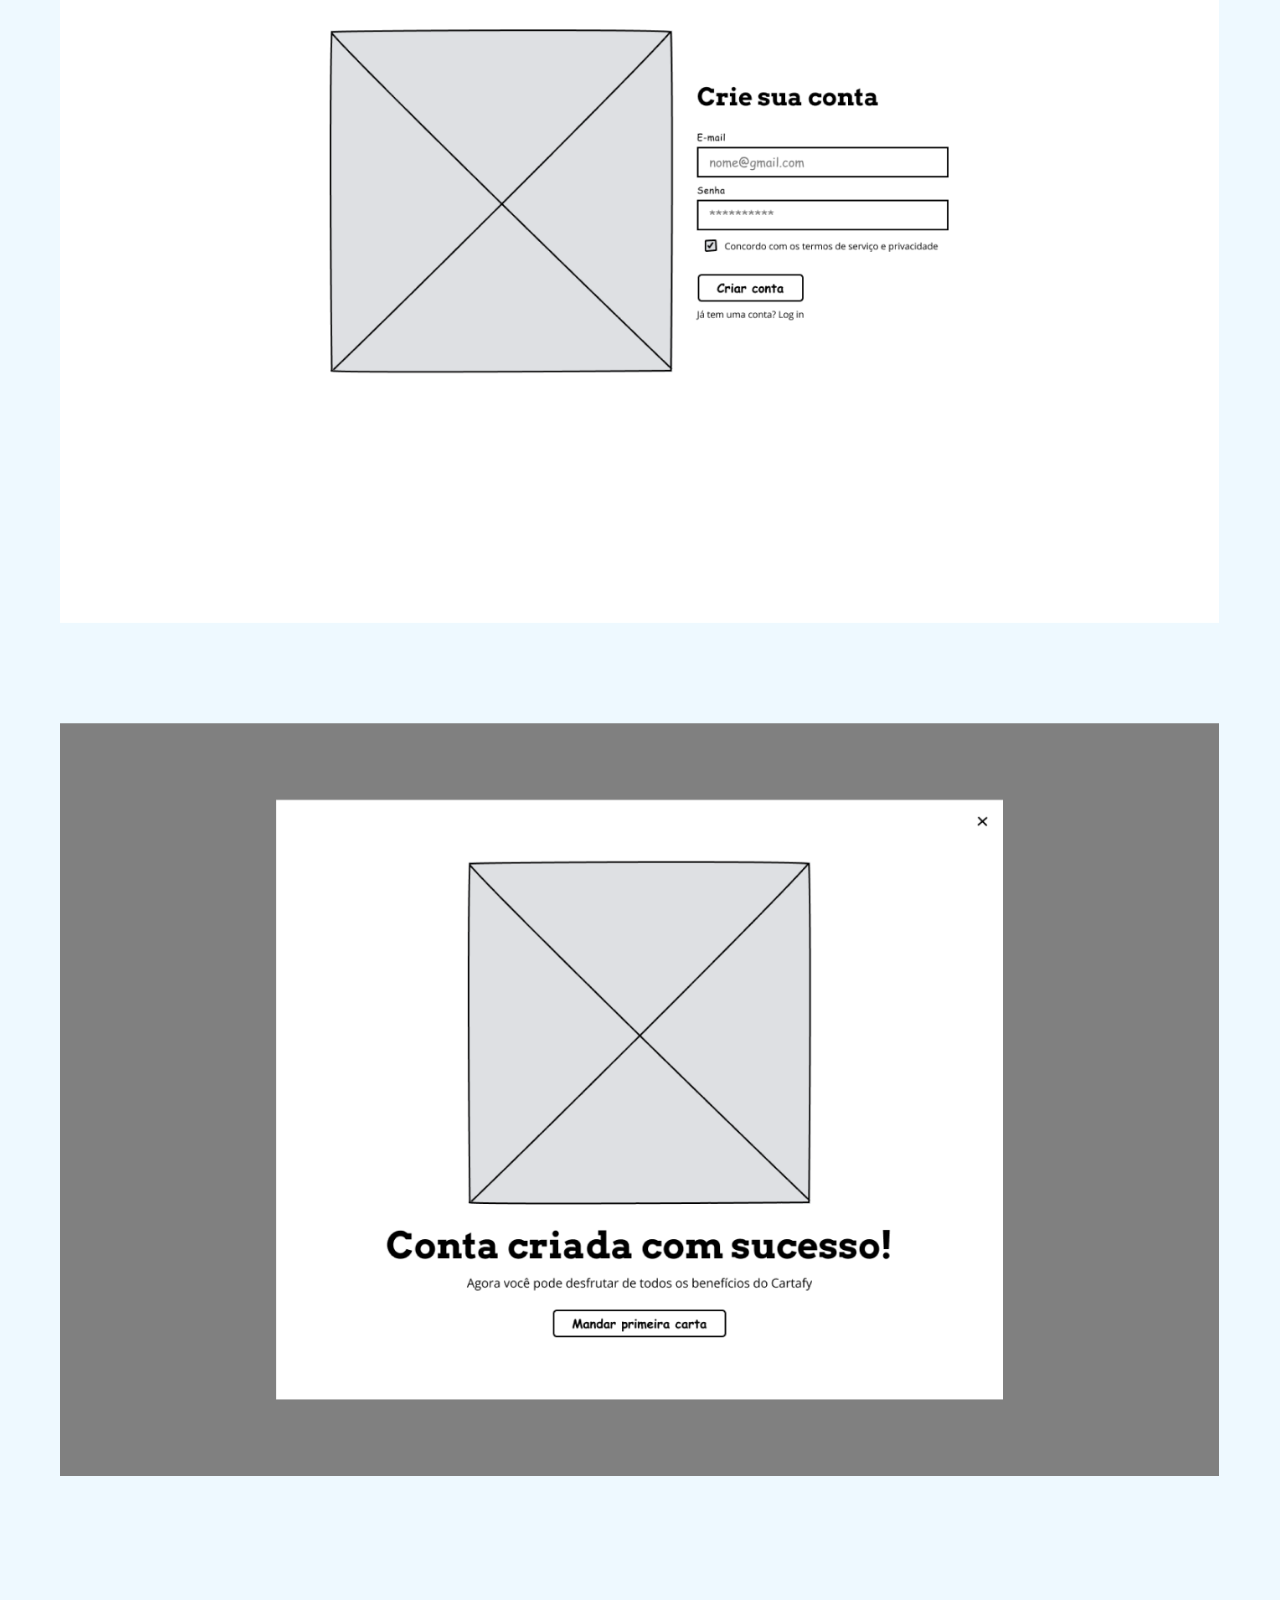
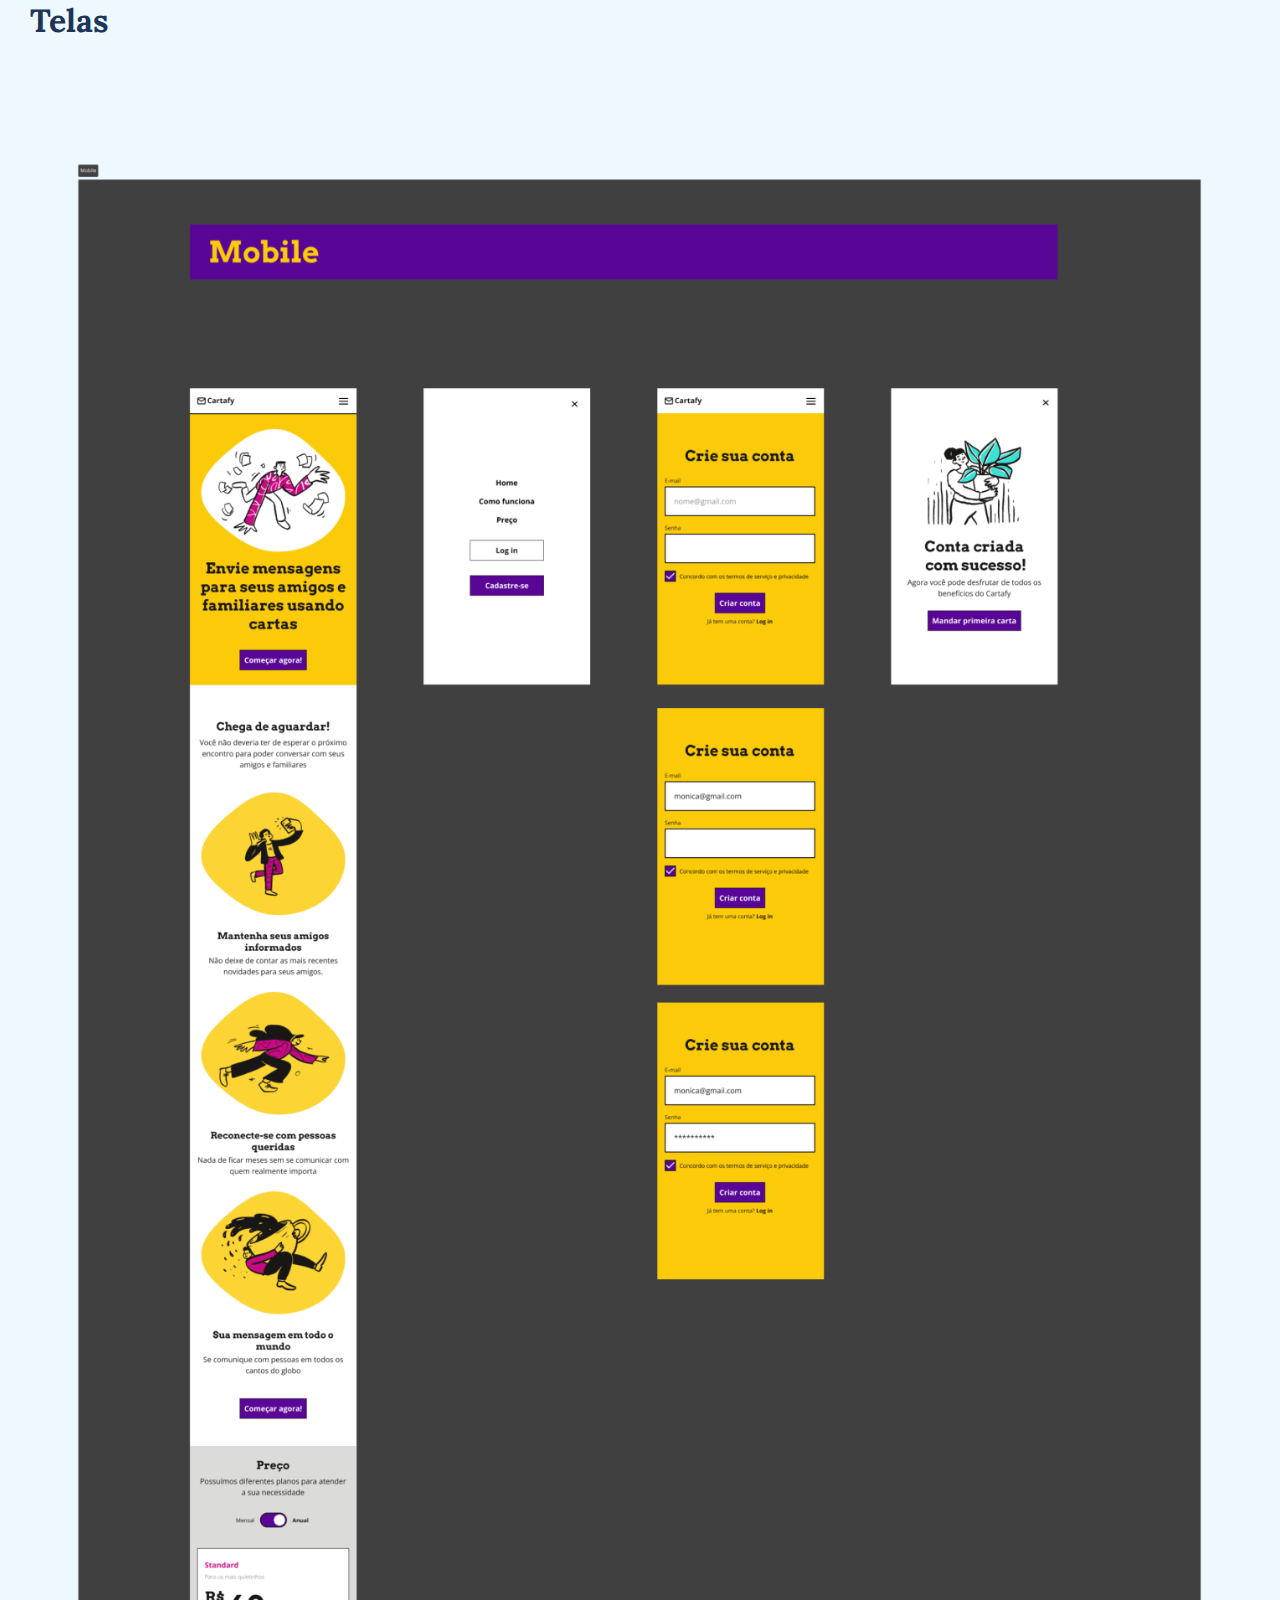
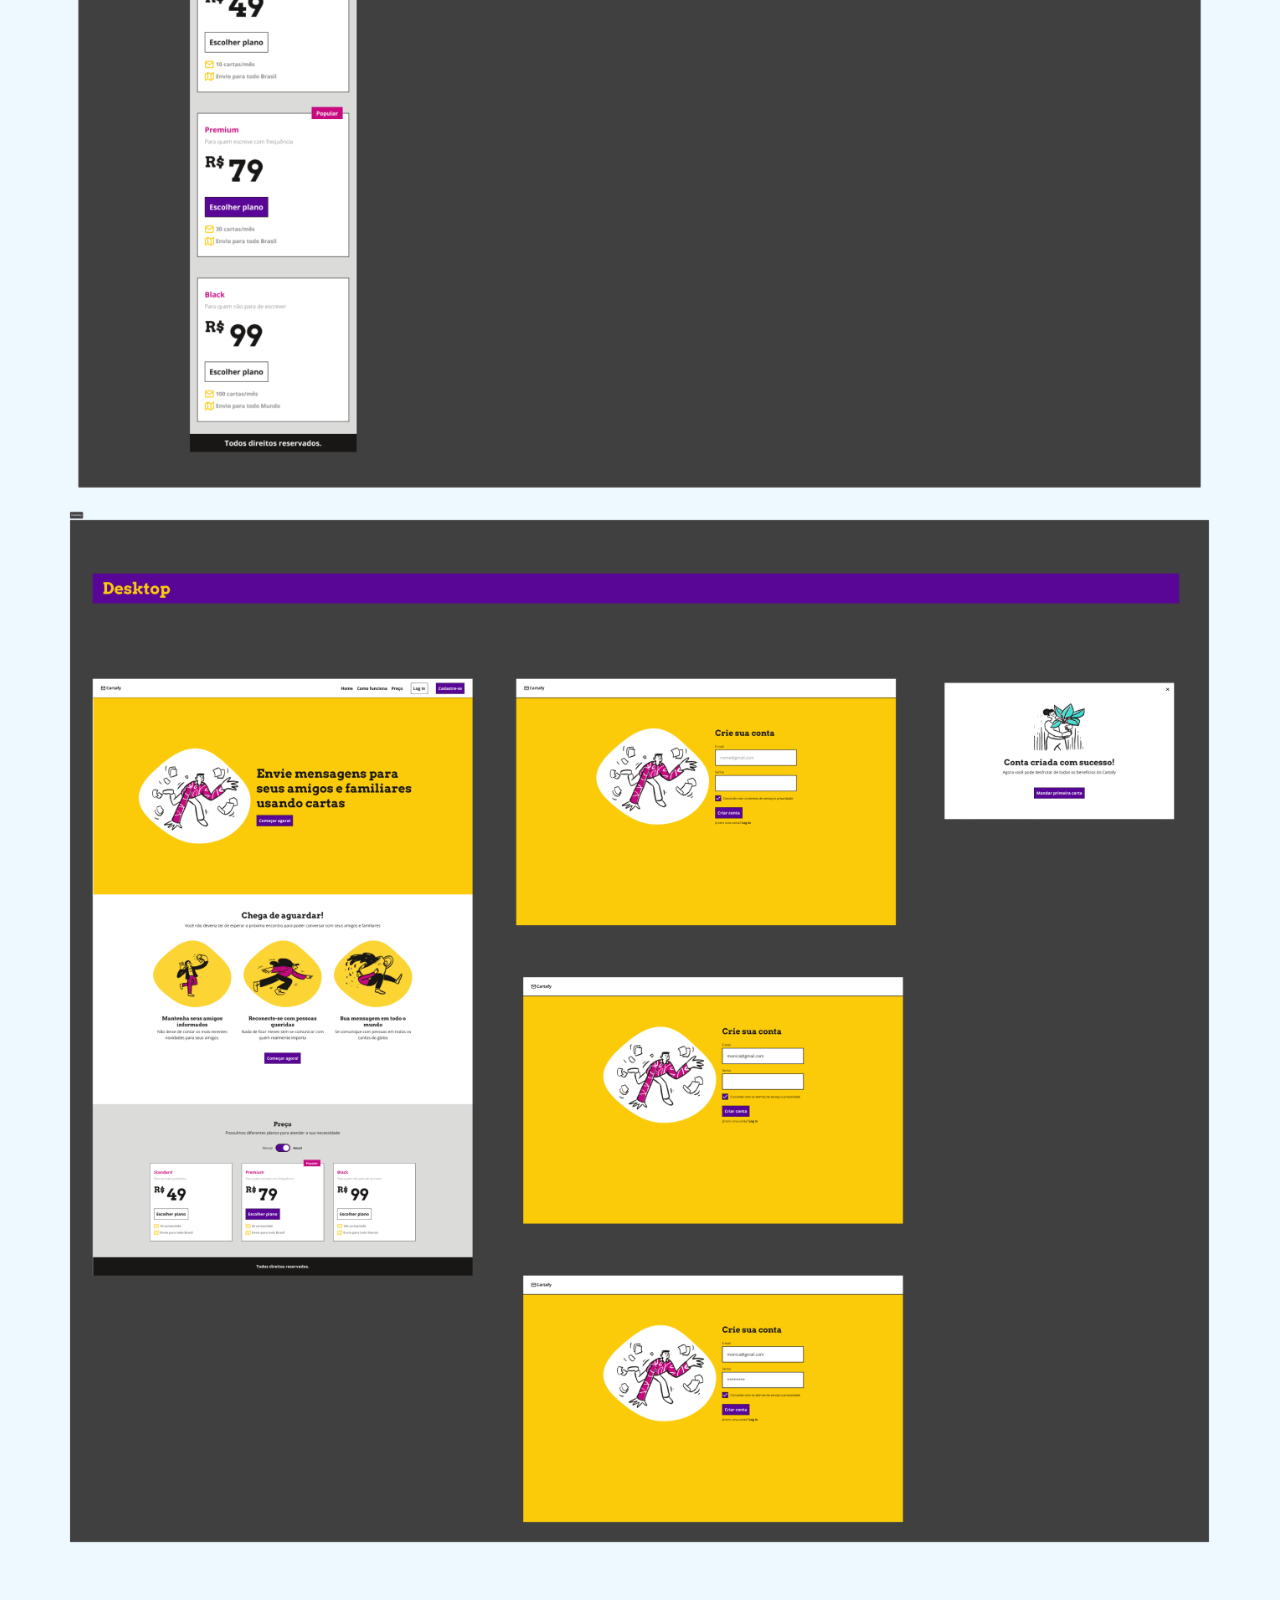
==== commit e73097c3: "pagina de projetos cartafy" ====
--- a/cartafy.html
+++ b/cartafy.html
@@ -95,6 +95,7 @@
     </main>
 
     <footer>
+        <hr class="border" /> 
         <h5 class="footer">Mônica Magalhães - UX Designer <span><a href="https://www.linkedin.com/in/franciane-pires/" target="_blank">Franciane Pires - Desenvolvedora</a> </span> <span>© 2023 - Todos os direitos reservados.</span></h5>
         
     </footer>
--- a/assets/css/style.css
+++ b/assets/css/style.css
@@ -286,7 +286,6 @@
 
 .coverProject { 
     width: 100%;
-    height: 369px;
     padding: 136px 120px 0 120px;
 }
 
@@ -431,6 +430,13 @@
     margin: 120px 150px 0 150px ;
 }
 
+iframe { 
+    border: 1px solid rgba(0, 0, 0, 0.1);
+    width: 800px;
+    height: 450px;
+    margin: 120px 274px 0;
+}
+
 .colorsComponent {
     width: 1144px;
     height: 616px;
@@ -492,7 +498,6 @@
 
 .coverCartafy { 
     width: 100%;
-    height: 369px;
     padding: 136px 90px 0 90px;
 }
 
@@ -661,5 +666,207 @@
         margin: 0 50px 0;
     }
 
-}
-
+
+    //pagina de cor de papel 
+
+    .contentCorDePapel { 
+        margin: 0;
+    }
+
+    .coverProject { 
+        padding: 104px 20px 0 20px;
+    }
+
+    .titleProject {
+        margin-top: 40px;
+    }
+
+    .summary {
+        flex-direction: column;
+        gap: 30px;
+        margin: 42px 16px 0; 
+    }
+
+    .summary img {
+        width: 328px;
+    }
+
+    .challenge {
+        flex-direction: column;
+        gap: 30px;
+        margin: 42px 16px 0;
+    }
+
+    .challenge div {
+        width: 328px;
+    }
+
+    .challenge div div {
+        gap: 0;
+    }
+
+    .challenge h3 {
+        margin-bottom: 30px;
+    }
+
+    .spacing {
+        margin-top: 30px
+    }
+
+    .color {
+        margin: 40px 16px;
+    }
+
+    .map {
+        width: 90%;
+        margin: 40px 16px 0;
+    }
+
+    .phone { 
+        width: 248px;
+    }
+
+    .generation {
+        width: 328px;
+        padding: 40px 16px 0;
+    }
+
+    .generation h3 {
+        margin-bottom: 40px;
+    }
+    
+    .generation h4 {
+        margin-bottom: 40px;
+    }
+    
+    .generationImage {
+        width: 328px;
+        height: 139px;
+        margin: 40px 0 0;
+    }
+
+    .groupIdeation {
+        width: 328px;
+        height: 119px;
+        margin: 40px 0px;
+    }
+
+    .ideation {
+        width: 328px;
+        height: 246px;
+        margin: 0px 0px;
+    }
+
+    .prototyping {
+        width: 328px;
+        height: 170px;
+        margin: 40px 0 ;
+    }
+
+    .wireframe {
+        width: 328px;
+        height: 246px;
+        margin: 40px 0 0;
+    }
+
+    .flow {
+        width: 328px;
+        height: 456px;
+        margin: 40px 0 0;
+    }
+
+    iframe { 
+        border: 1px solid rgba(0, 0, 0, 0.1);
+        width: 328px;
+        height: 297px;
+        margin: 40px 0 ;
+    }
+
+    .colorsComponent {
+        width: 328px;
+        height: 177px;
+        margin: 40px 0 ;
+    }
+
+    .typographyComponent { 
+        width: 328px;
+        height: 427px; 
+        margin: 0 0 40px;
+    }
+
+    .component { 
+        width: 328px;
+        height: 410px; 
+        margin: 0;
+    }
+
+    .colorTwo {
+        margin: 0 16px;
+    }
+
+
+
+
+    //projeto cartafy
+
+    .contentCartafy { 
+        margin: 0;
+    }
+
+    .contentCartafy img {
+        width: 328px;
+        margin: 40px 16px 0;
+    }
+
+    .coverCartafy { 
+        padding: 50px 20px 0 20px;
+    }
+
+    .summaryCartafy {
+        flex-direction: column;
+        gap: 0;
+        margin: 0;
+    }
+
+    .summaryCartafy div {
+        width: 328px;
+
+    }
+
+    .summaryCartafy p {
+        margin-bottom: 40px;
+        margin: 0 16px;
+    }
+    
+    .summaryCartafy h3 {
+        margin: 40px 16px 24px 16px;
+    }
+
+    .titleCartafy {
+        margin: 40px 16px 0;
+    }
+
+    .titleCartafy h3 {
+        margin-bottom: 40px;  
+    } 
+
+
+    .titleCartafy img {
+        margin: 0;  
+    }
+    /* 
+
+
+    
+
+    
+
+    
+}
+    
+    .coverCartafy { 
+        width: 100%;
+        padding: 136px 90px 0 90px;
+    } */
+}
+
